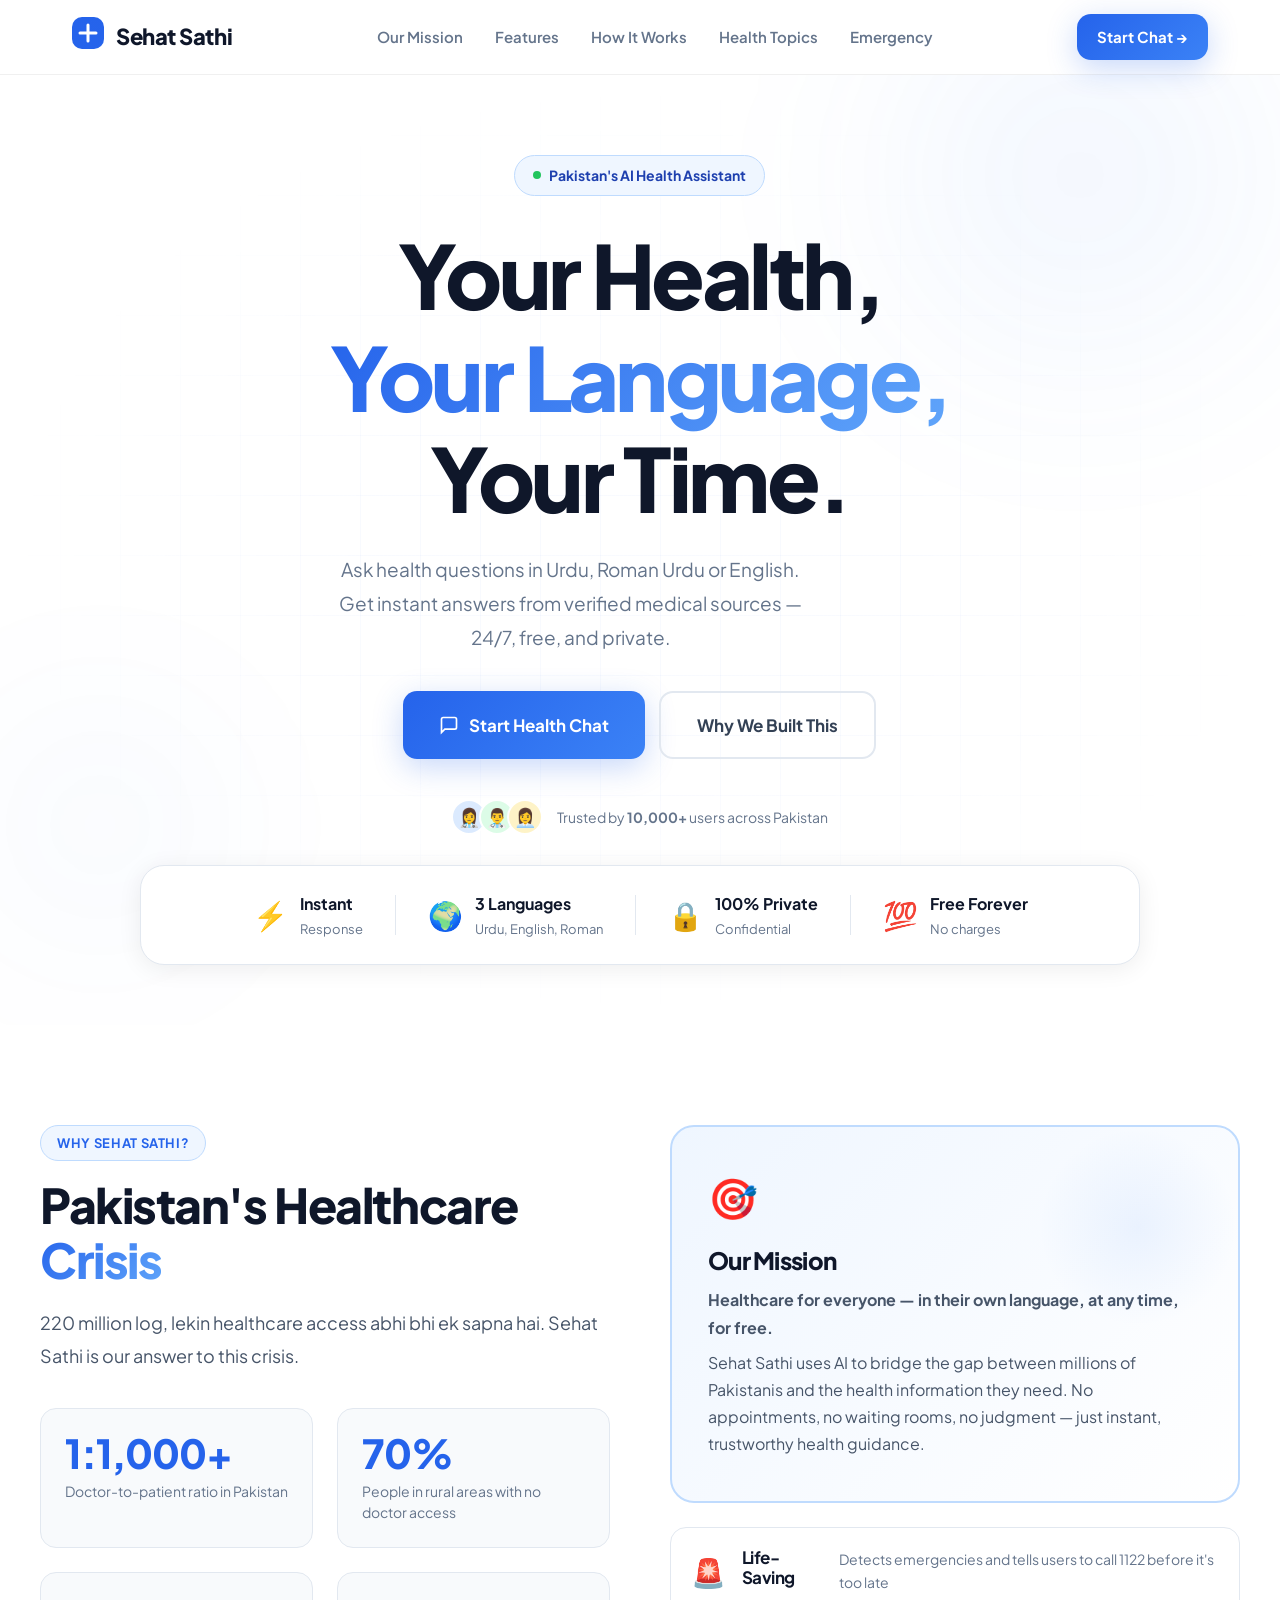
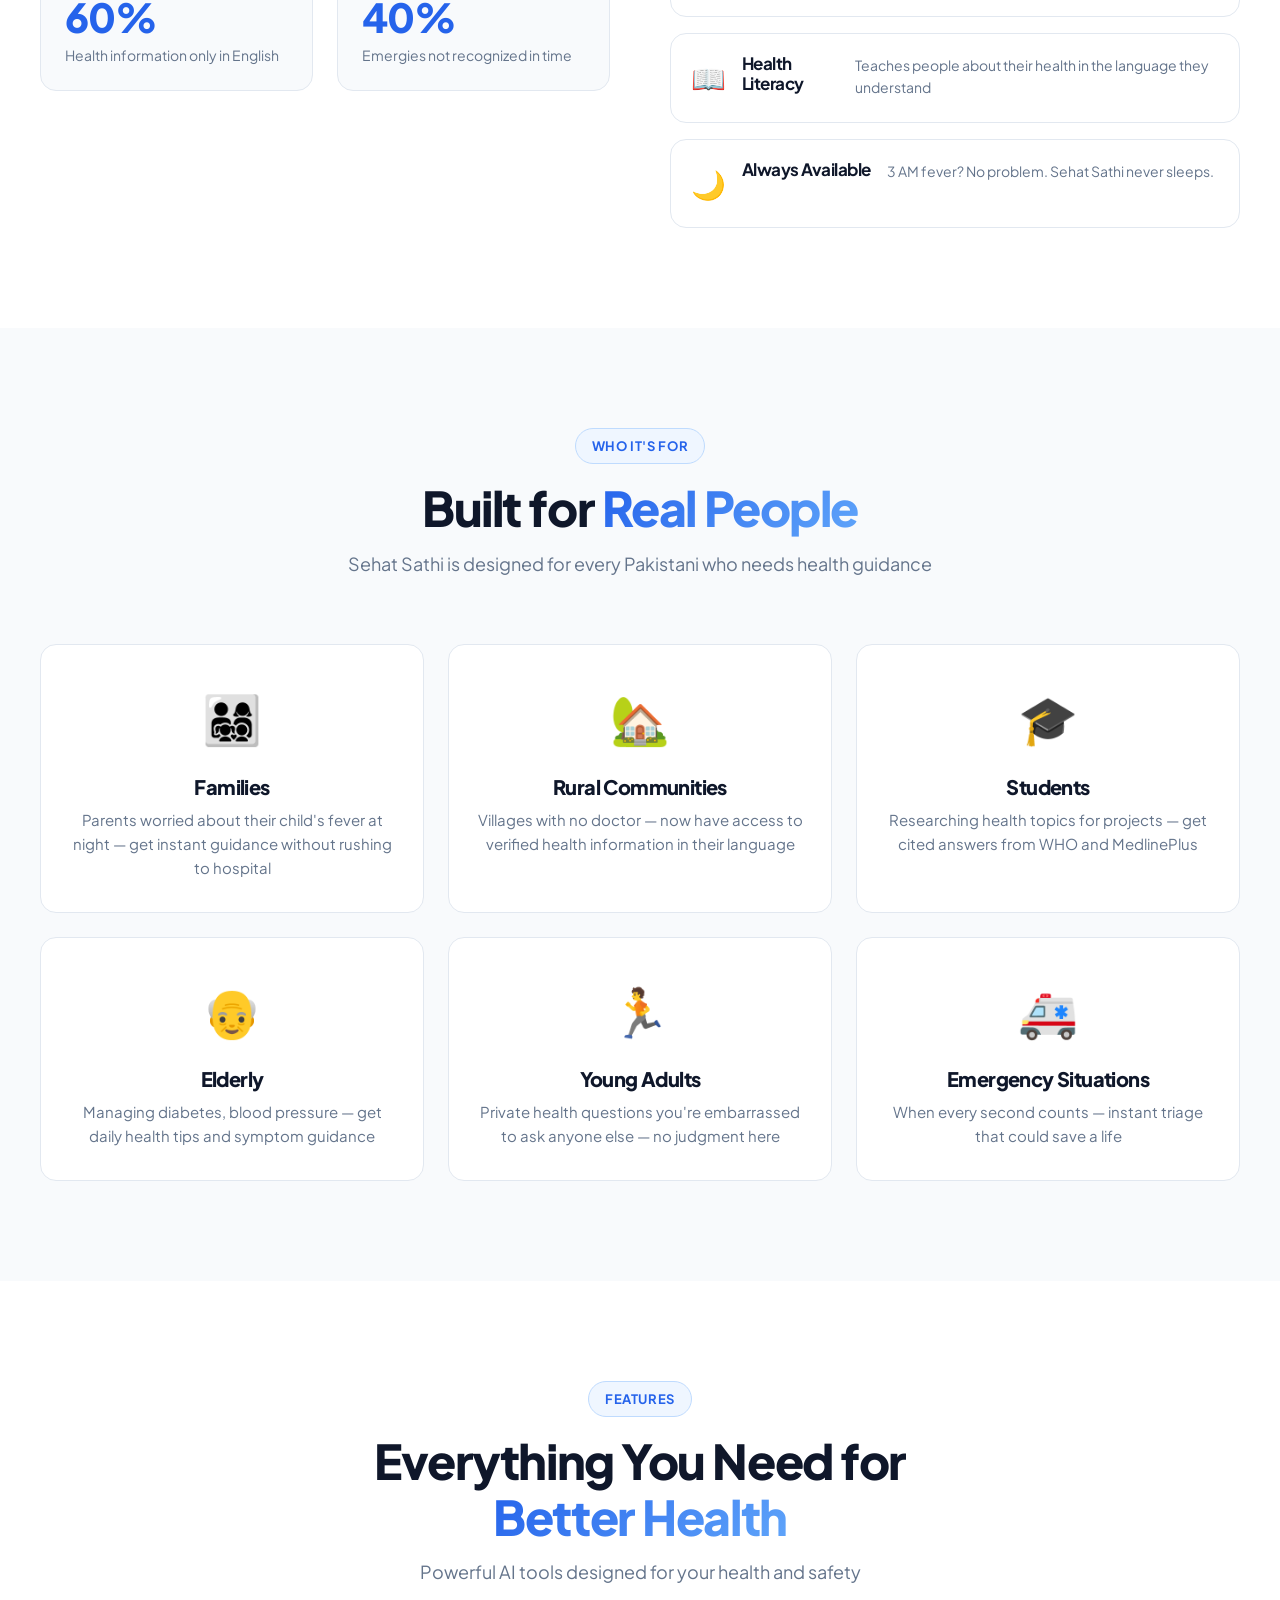
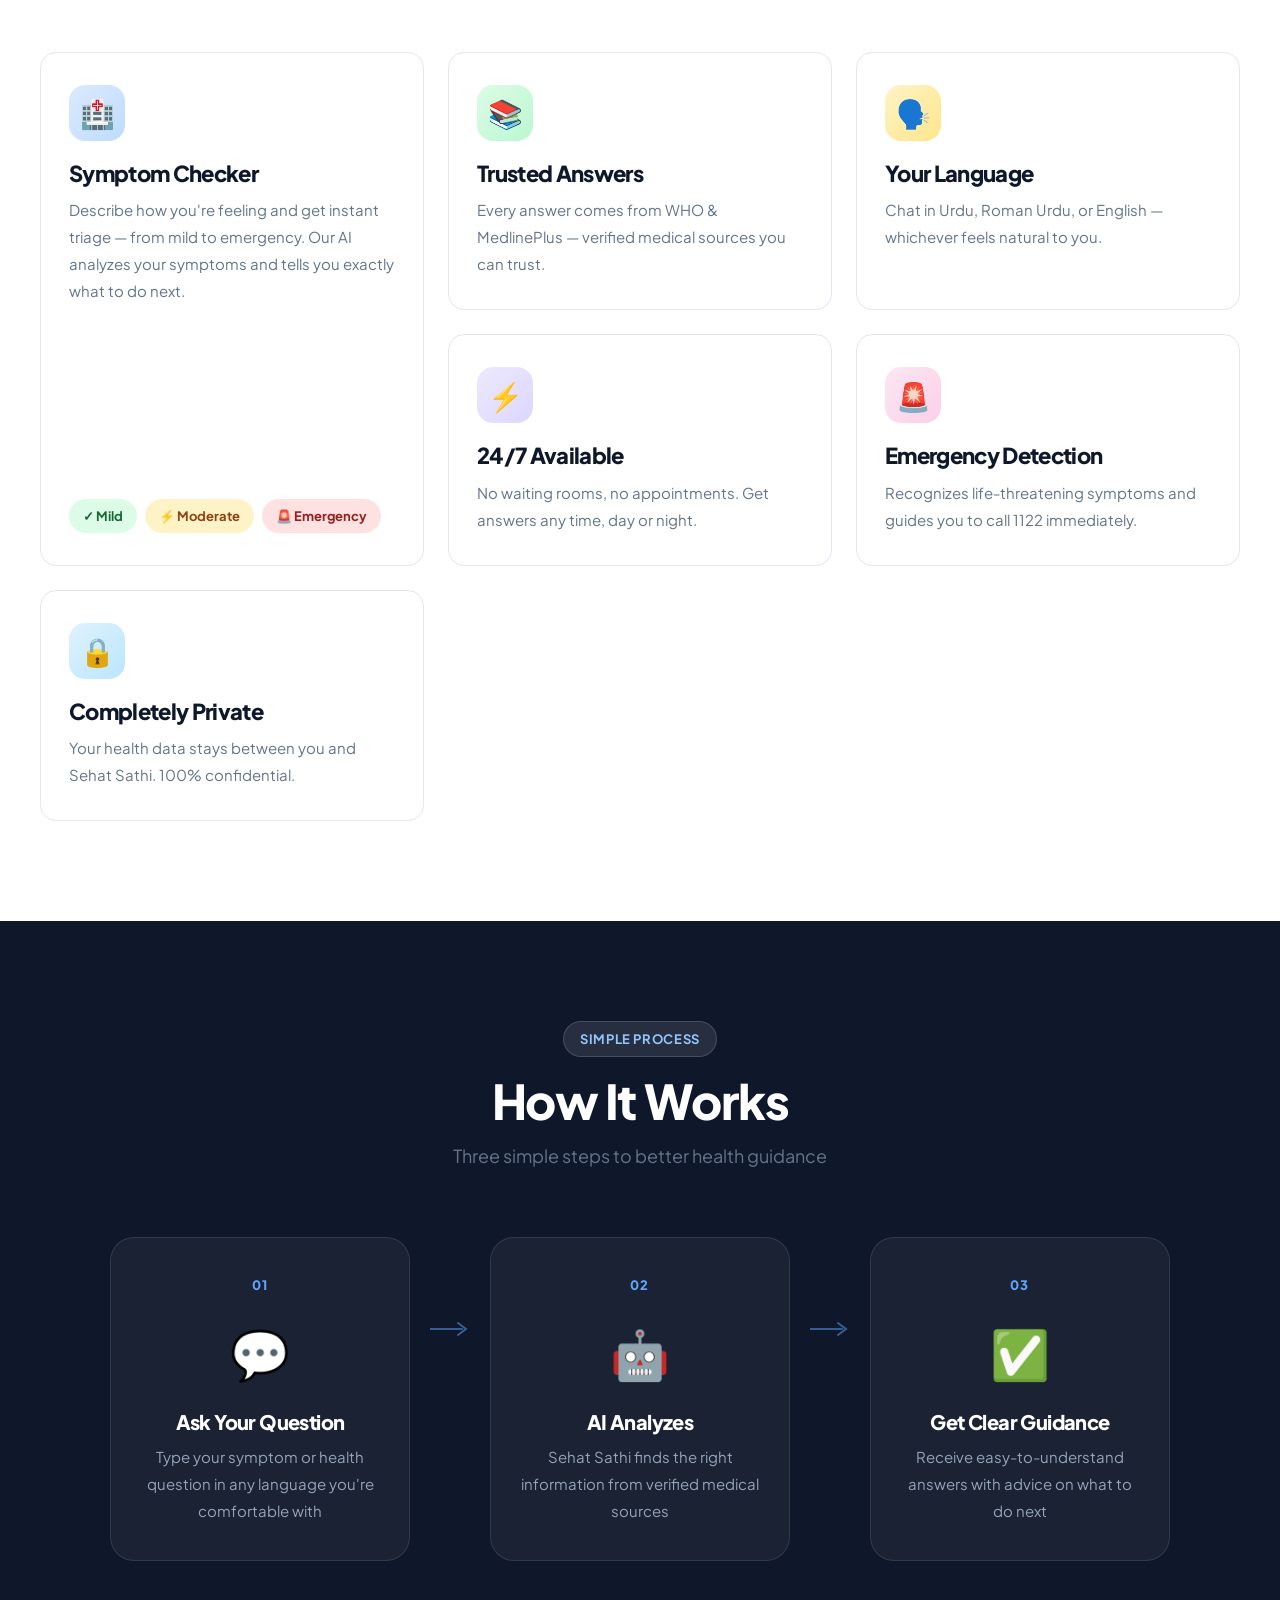
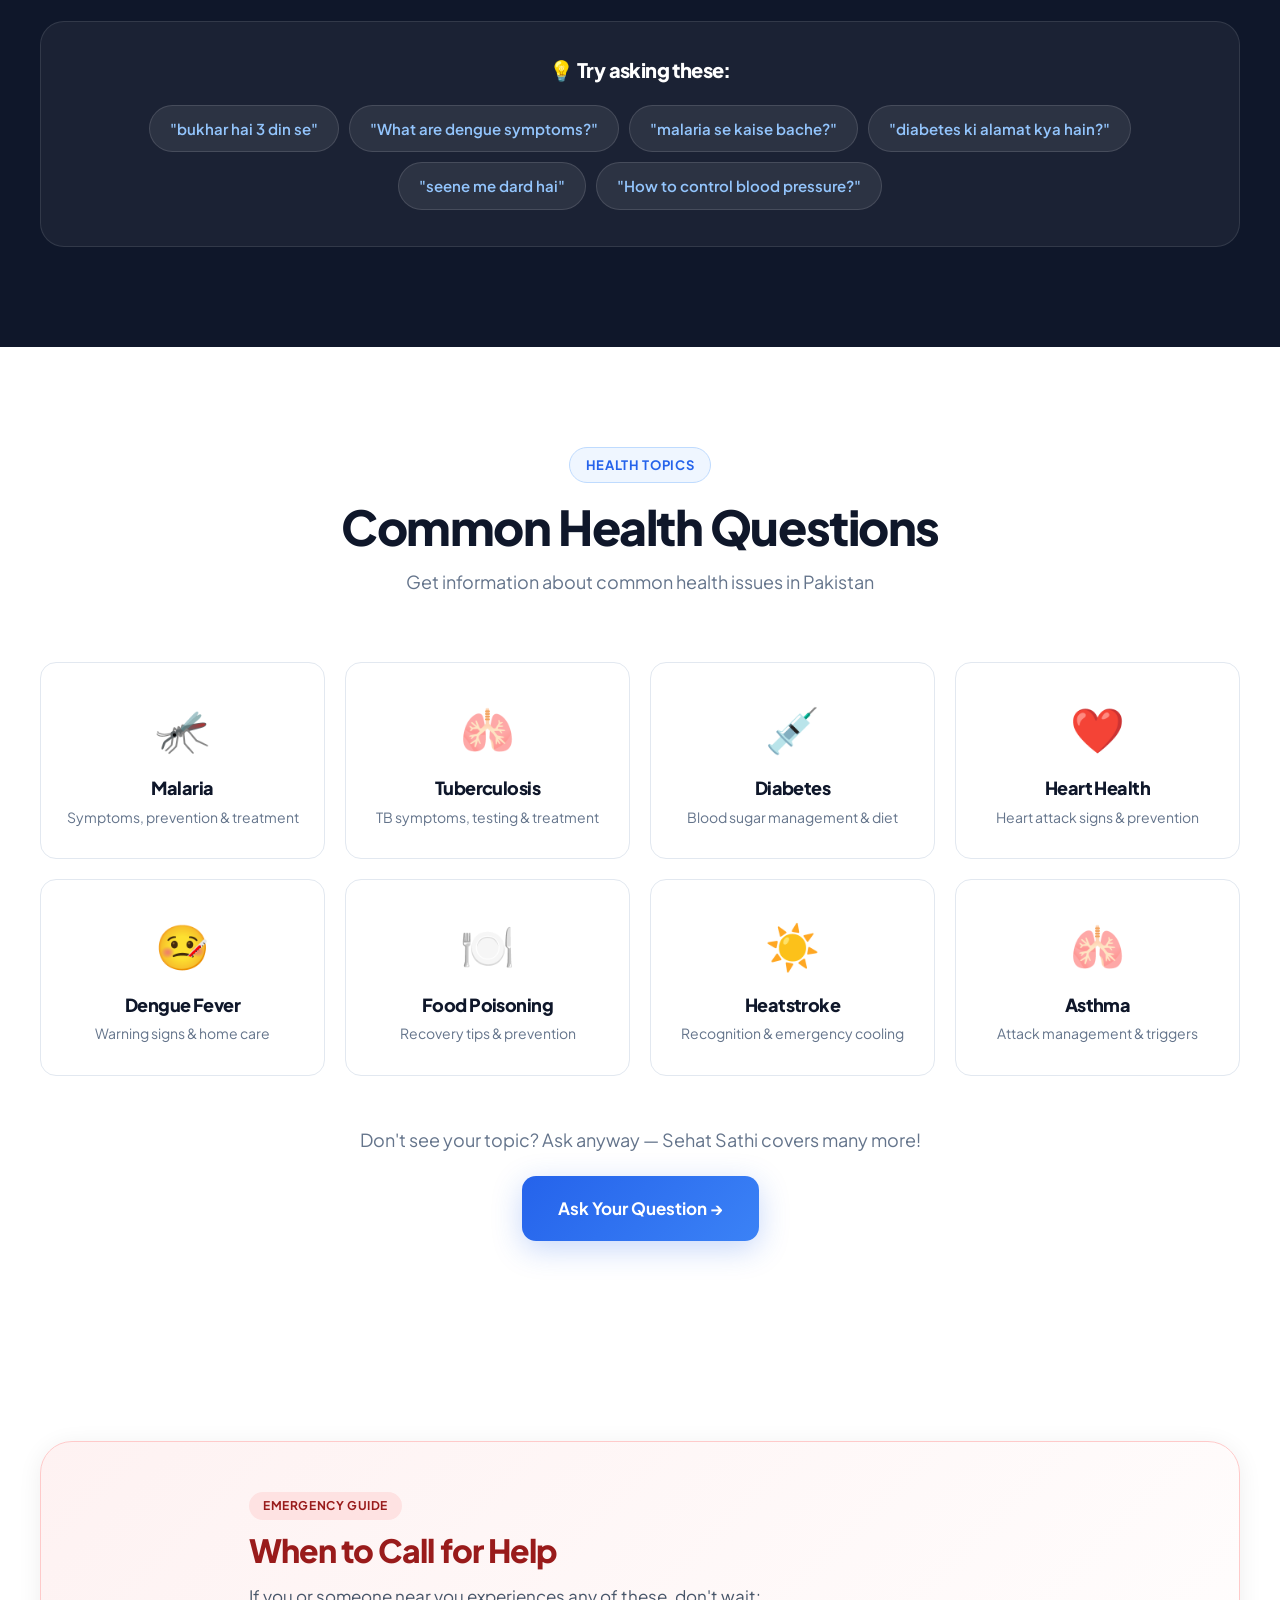
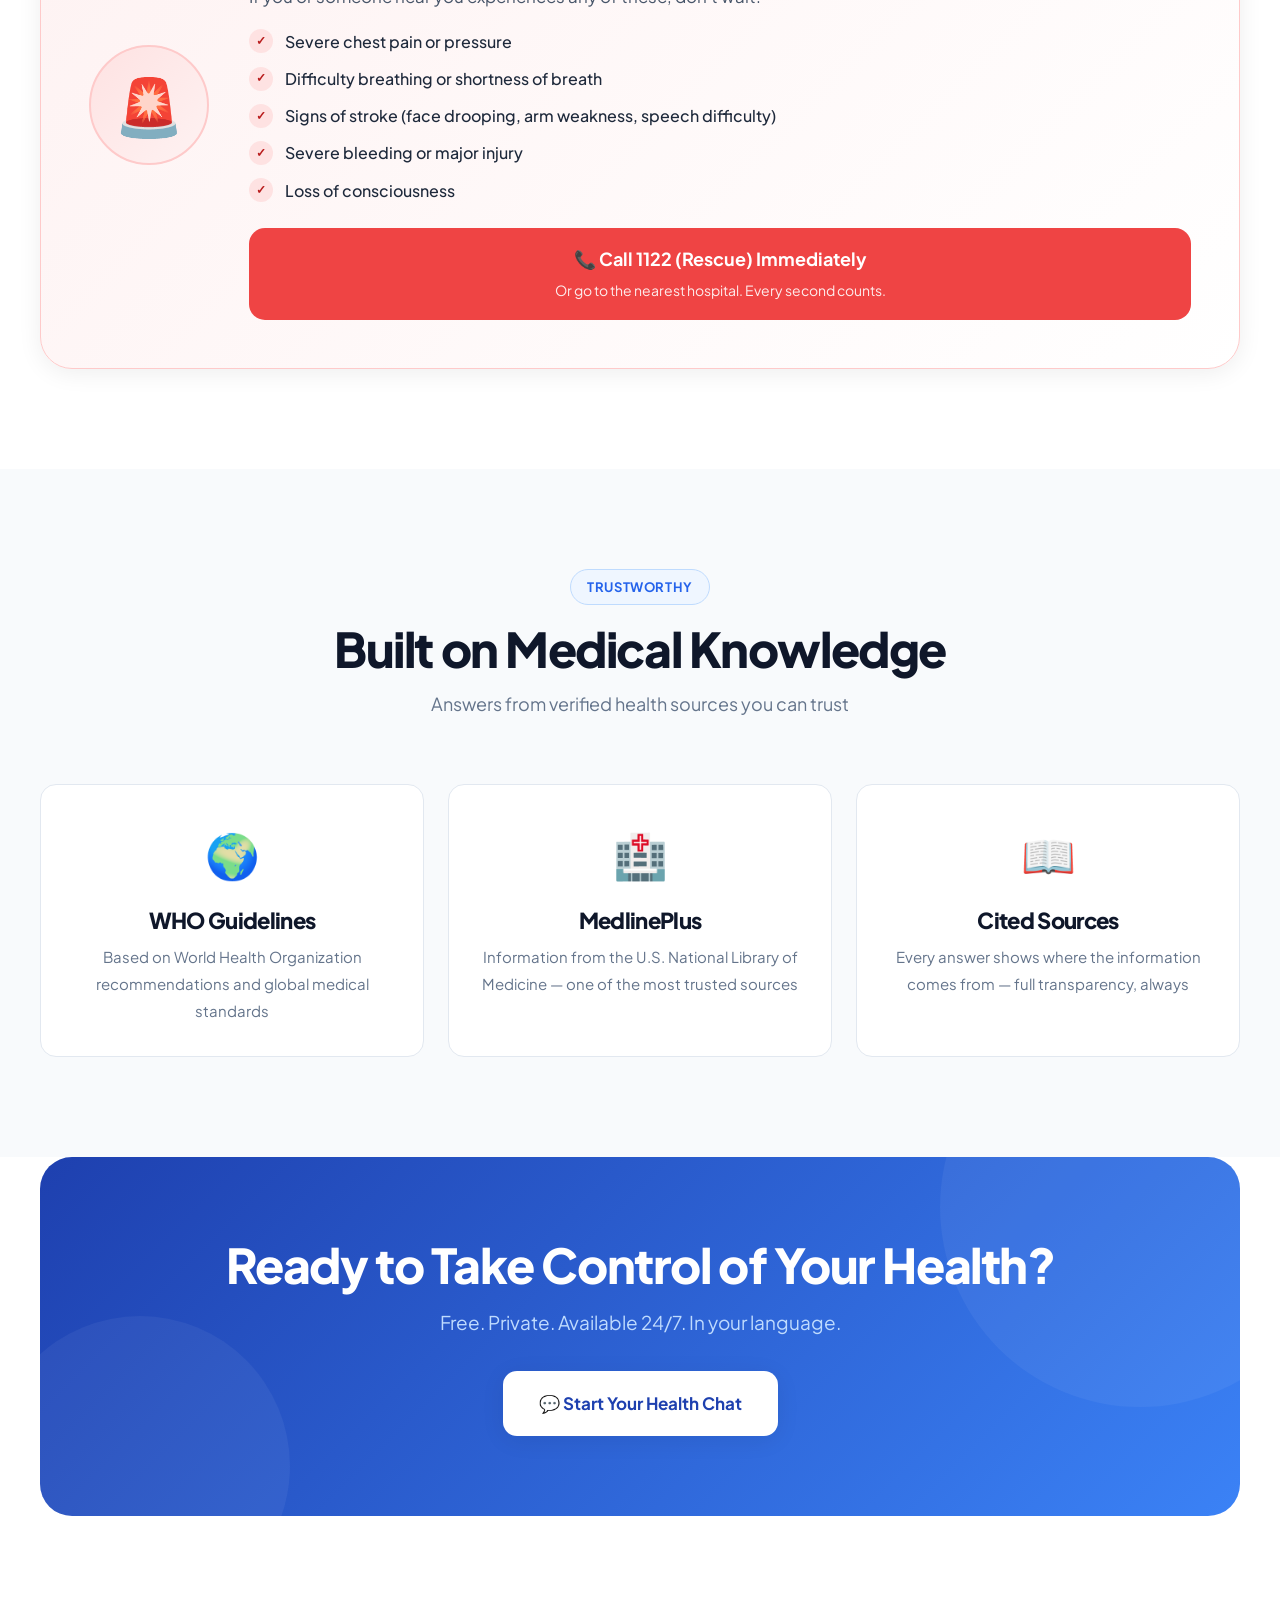
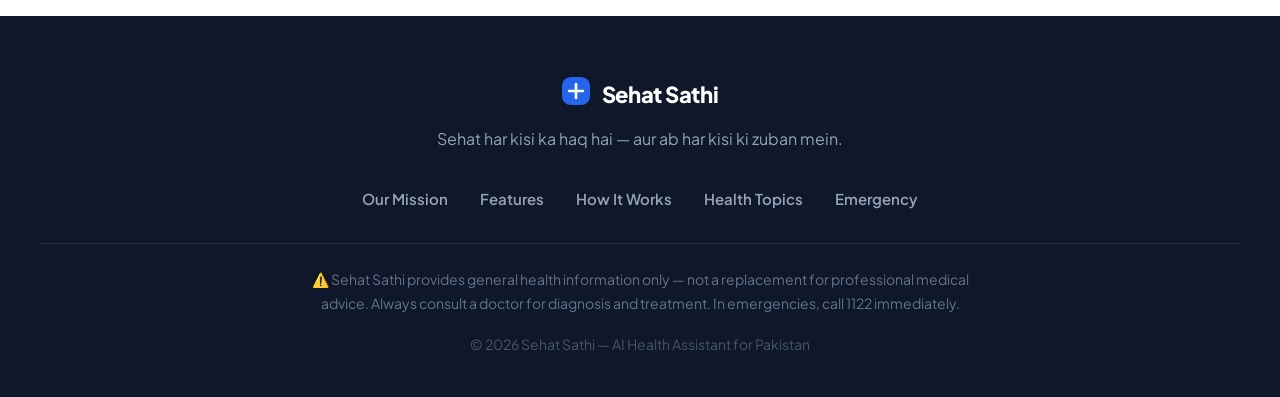
==== frontend/index.html @ 905ab6fc "feat: added frondend" ====
<!DOCTYPE html>
<html lang="en">
<head>
  <meta charset="UTF-8">
  <meta name="viewport" content="width=device-width, initial-scale=1.0">
  <title>Sehat Sathi — AI Health Assistant for Pakistan</title>
  <link rel="preconnect" href="https://fonts.googleapis.com">
  <link rel="preconnect" href="https://fonts.gstatic.com" crossorigin>
  <link href="https://fonts.googleapis.com/css2?family=Plus+Jakarta+Sans:wght@400;500;600;700;800&display=swap" rel="stylesheet">
  <link rel="stylesheet" href="style.css">
</head>
<body>

  <!-- ================= NAVBAR ================= -->
  <nav class="navbar">
    <div class="nav-inner">
      <a href="#home" class="brand">
        <div class="brand-icon">
          <svg width="32" height="32" viewBox="0 0 32 32" fill="none">
            <rect width="32" height="32" rx="10" fill="url(#brand-grad)"/>
            <path d="M16 8v16M8 16h16" stroke="#fff" stroke-width="3" stroke-linecap="round"/>
            <defs>
              <linearGradient id="brand-grad" x1="0" y1="0" x2="32" y2="32">
                <stop stop-color="#2563eb"/>
                <stop offset="1" stop-color="#3b82f6"/>
              </linearGradient>
            </defs>
          </svg>
        </div>
        <span class="brand-name">Sehat Sathi</span>
      </a>
      <ul class="nav-links">
        <li><a href="#mission">Our Mission</a></li>
        <li><a href="#features">Features</a></li>
        <li><a href="#how">How It Works</a></li>
        <li><a href="#conditions">Health Topics</a></li>
        <li><a href="#emergency-info">Emergency</a></li>
      </ul>
      <a href="chat.html" class="btn btn-primary btn-sm">Start Chat →</a>
    </div>
  </nav>

  <!-- ================= HERO ================= -->
  <header class="hero" id="home">
    <div class="hero-bg">
      <div class="hero-blob hero-blob-1"></div>
      <div class="hero-blob hero-blob-2"></div>
      <div class="hero-grid"></div>
    </div>

    <div class="hero-inner hero-inner-center">
      <div class="hero-content hero-content-center">
        <div class="hero-badge">
          <span class="badge-dot"></span>
          Pakistan's AI Health Assistant
        </div>
        <h1>Your Health,<br><span class="grad-text">Your Language,</span><br>Your Time.</h1>
        <p class="hero-sub">
          Ask health questions in Urdu, Roman Urdu or English. Get instant answers from verified medical sources — 24/7, free, and private.
        </p>
        <div class="hero-ctas">
          <a href="chat.html" class="btn btn-primary btn-lg">
            <svg width="20" height="20" viewBox="0 0 24 24" fill="none" stroke="currentColor" stroke-width="2"><path d="M21 15a2 2 0 0 1-2 2H7l-4 4V5a2 2 0 0 1 2-2h14a2 2 0 0 1 2 2z"/></svg>
            Start Health Chat
          </a>
          <a href="#mission" class="btn btn-ghost btn-lg">Why We Built This</a>
        </div>

        <div class="hero-trust">
          <div class="trust-avatars">
            <div class="avatar" style="background: #dbeafe;">👩‍⚕️</div>
            <div class="avatar" style="background: #dcfce7;">👨‍⚕️</div>
            <div class="avatar" style="background: #fef3c7;">👩‍💼</div>
          </div>
          <p>Trusted by <strong>10,000+</strong> users across Pakistan</p>
        </div>
      </div>
    </div>

    <!-- Stats Bar -->
    <div class="stats-bar">
      <div class="stat-item">
        <div class="stat-icon">⚡</div>
        <div class="stat-text">
          <strong>Instant</strong>
          <span>Response</span>
        </div>
      </div>
      <div class="stat-divider"></div>
      <div class="stat-item">
        <div class="stat-icon">🌍</div>
        <div class="stat-text">
          <strong>3 Languages</strong>
          <span>Urdu, English, Roman</span>
        </div>
      </div>
      <div class="stat-divider"></div>
      <div class="stat-item">
        <div class="stat-icon">🔒</div>
        <div class="stat-text">
          <strong>100% Private</strong>
          <span>Confidential</span>
        </div>
      </div>
      <div class="stat-divider"></div>
      <div class="stat-item">
        <div class="stat-icon">💯</div>
        <div class="stat-text">
          <strong>Free Forever</strong>
          <span>No charges</span>
        </div>
      </div>
    </div>
  </header>

  <!-- ================= PROBLEM / MISSION ================= -->
  <section class="section section-problem" id="mission">
    <div class="section-container">
      <div class="problem-grid">
        <div class="problem-left">
          <span class="section-tag">Why Sehat Sathi?</span>
          <h2>Pakistan's Healthcare <span class="grad-text">Crisis</span></h2>
          <p class="problem-intro">
            220 million log, lekin healthcare access abhi bhi ek sapna hai. Sehat Sathi is our answer to this crisis.
          </p>

          <div class="problem-stats">
            <div class="problem-stat">
              <div class="problem-stat-num">1:1,000+</div>
              <div class="problem-stat-label">Doctor-to-patient ratio in Pakistan</div>
            </div>
            <div class="problem-stat">
              <div class="problem-stat-num">70%</div>
              <div class="problem-stat-label">People in rural areas with no doctor access</div>
            </div>
            <div class="problem-stat">
              <div class="problem-stat-num">60%</div>
              <div class="problem-stat-label">Health information only in English</div>
            </div>
            <div class="problem-stat">
              <div class="problem-stat-num">40%</div>
              <div class="problem-stat-label">Emergies not recognized in time</div>
            </div>
          </div>
        </div>

        <div class="problem-right">
          <div class="mission-card">
            <div class="mission-icon">🎯</div>
            <h3>Our Mission</h3>
            <p>
              <strong>Healthcare for everyone — in their own language, at any time, for free.</strong>
            </p>
            <p>
              Sehat Sathi uses AI to bridge the gap between millions of Pakistanis and the health information they need. No appointments, no waiting rooms, no judgment — just instant, trustworthy health guidance.
            </p>
          </div>

          <div class="impact-cards">
            <div class="impact-card">
              <div class="impact-icon">🚨</div>
              <h4>Life-Saving</h4>
              <p>Detects emergencies and tells users to call 1122 before it's too late</p>
            </div>
            <div class="impact-card">
              <div class="impact-icon">📖</div>
              <h4>Health Literacy</h4>
              <p>Teaches people about their health in the language they understand</p>
            </div>
            <div class="impact-card">
              <div class="impact-icon">🌙</div>
              <h4>Always Available</h4>
              <p>3 AM fever? No problem. Sehat Sathi never sleeps.</p>
            </div>
          </div>
        </div>
      </div>
    </div>
  </section>

  <!-- ================= WHO IT'S FOR ================= -->
  <section class="section section-alt" id="audience">
    <div class="section-container">
      <div class="section-head">
        <span class="section-tag">Who It's For</span>
        <h2>Built for <span class="grad-text">Real People</span></h2>
        <p>Sehat Sathi is designed for every Pakistani who needs health guidance</p>
      </div>

      <div class="audience-grid">
        <div class="audience-card">
          <div class="audience-emoji">👨‍👩‍👧‍👦</div>
          <h3>Families</h3>
          <p>Parents worried about their child's fever at night — get instant guidance without rushing to hospital</p>
        </div>
        <div class="audience-card">
          <div class="audience-emoji">🏡</div>
          <h3>Rural Communities</h3>
          <p>Villages with no doctor — now have access to verified health information in their language</p>
        </div>
        <div class="audience-card">
          <div class="audience-emoji">🎓</div>
          <h3>Students</h3>
          <p>Researching health topics for projects — get cited answers from WHO and MedlinePlus</p>
        </div>
        <div class="audience-card">
          <div class="audience-emoji">👴</div>
          <h3>Elderly</h3>
          <p>Managing diabetes, blood pressure — get daily health tips and symptom guidance</p>
        </div>
        <div class="audience-card">
          <div class="audience-emoji">🏃</div>
          <h3>Young Adults</h3>
          <p>Private health questions you're embarrassed to ask anyone else — no judgment here</p>
        </div>
        <div class="audience-card">
          <div class="audience-emoji">🚑</div>
          <h3>Emergency Situations</h3>
          <p>When every second counts — instant triage that could save a life</p>
        </div>
      </div>
    </div>
  </section>

  <!-- ================= FEATURES ================= -->
  <section class="section" id="features">
    <div class="section-container">
      <div class="section-head">
        <span class="section-tag">Features</span>
        <h2>Everything You Need for<br><span class="grad-text">Better Health</span></h2>
        <p>Powerful AI tools designed for your health and safety</p>
      </div>

      <div class="features-grid">
        <div class="feature-card feature-card-large">
          <div class="feature-icon" style="background: linear-gradient(135deg, #dbeafe, #bfdbfe);">🏥</div>
          <h3>Symptom Checker</h3>
          <p>Describe how you're feeling and get instant triage — from mild to emergency. Our AI analyzes your symptoms and tells you exactly what to do next.</p>
          <div class="feature-visual">
            <div class="severity-pills">
              <span class="pill pill-green">✓ Mild</span>
              <span class="pill pill-yellow">⚡ Moderate</span>
              <span class="pill pill-red">🚨 Emergency</span>
            </div>
          </div>
        </div>
        <div class="feature-card">
          <div class="feature-icon" style="background: linear-gradient(135deg, #dcfce7, #bbf7d0);">📚</div>
          <h3>Trusted Answers</h3>
          <p>Every answer comes from WHO & MedlinePlus — verified medical sources you can trust.</p>
        </div>
        <div class="feature-card">
          <div class="feature-icon" style="background: linear-gradient(135deg, #fef3c7, #fde68a);">🗣️</div>
          <h3>Your Language</h3>
          <p>Chat in Urdu, Roman Urdu, or English — whichever feels natural to you.</p>
        </div>
        <div class="feature-card">
          <div class="feature-icon" style="background: linear-gradient(135deg, #ede9fe, #ddd6fe);">⚡</div>
          <h3>24/7 Available</h3>
          <p>No waiting rooms, no appointments. Get answers any time, day or night.</p>
        </div>
        <div class="feature-card">
          <div class="feature-icon" style="background: linear-gradient(135deg, #fce7f3, #fbcfe8);">🚨</div>
          <h3>Emergency Detection</h3>
          <p>Recognizes life-threatening symptoms and guides you to call 1122 immediately.</p>
        </div>
        <div class="feature-card">
          <div class="feature-icon" style="background: linear-gradient(135deg, #e0f2fe, #bae6fd);">🔒</div>
          <h3>Completely Private</h3>
          <p>Your health data stays between you and Sehat Sathi. 100% confidential.</p>
        </div>
      </div>
    </div>
  </section>

  <!-- ================= HOW IT WORKS ================= -->
  <section class="section section-dark" id="how">
    <div class="section-container">
      <div class="section-head">
        <span class="section-tag light">Simple Process</span>
        <h2>How It Works</h2>
        <p>Three simple steps to better health guidance</p>
      </div>

      <div class="steps-container">
        <div class="step-card">
          <div class="step-number">01</div>
          <div class="step-icon-wrap">💬</div>
          <h3>Ask Your Question</h3>
          <p>Type your symptom or health question in any language you're comfortable with</p>
        </div>
        <div class="step-connector">
          <svg width="40" height="24" viewBox="0 0 40 24" fill="none">
            <path d="M0 12h32M28 6l8 6-8 6" stroke="currentColor" stroke-width="2" stroke-linecap="round"/>
          </svg>
        </div>
        <div class="step-card">
          <div class="step-number">02</div>
          <div class="step-icon-wrap">🤖</div>
          <h3>AI Analyzes</h3>
          <p>Sehat Sathi finds the right information from verified medical sources</p>
        </div>
        <div class="step-connector">
          <svg width="40" height="24" viewBox="0 0 40 24" fill="none">
            <path d="M0 12h32M28 6l8 6-8 6" stroke="currentColor" stroke-width="2" stroke-linecap="round"/>
          </svg>
        </div>
        <div class="step-card">
          <div class="step-number">03</div>
          <div class="step-icon-wrap">✅</div>
          <h3>Get Clear Guidance</h3>
          <p>Receive easy-to-understand answers with advice on what to do next</p>
        </div>
      </div>

      <div class="example-box">
        <h4>💡 Try asking these:</h4>
        <div class="examples-grid">
          <div class="example-chip">"bukhar hai 3 din se"</div>
          <div class="example-chip">"What are dengue symptoms?"</div>
          <div class="example-chip">"malaria se kaise bache?"</div>
          <div class="example-chip">"diabetes ki alamat kya hain?"</div>
          <div class="example-chip">"seene me dard hai"</div>
          <div class="example-chip">"How to control blood pressure?"</div>
        </div>
      </div>
    </div>
  </section>

  <!-- ================= CONDITIONS ================= -->
  <section class="section" id="conditions">
    <div class="section-container">
      <div class="section-head">
        <span class="section-tag">Health Topics</span>
        <h2>Common Health Questions</h2>
        <p>Get information about common health issues in Pakistan</p>
      </div>

      <div class="conditions-grid">
        <div class="condition-card">
          <div class="condition-icon">🦟</div>
          <h3>Malaria</h3>
          <p>Symptoms, prevention & treatment</p>
        </div>
        <div class="condition-card">
          <div class="condition-icon">🫁</div>
          <h3>Tuberculosis</h3>
          <p>TB symptoms, testing & treatment</p>
        </div>
        <div class="condition-card">
          <div class="condition-icon">💉</div>
          <h3>Diabetes</h3>
          <p>Blood sugar management & diet</p>
        </div>
        <div class="condition-card">
          <div class="condition-icon">❤️</div>
          <h3>Heart Health</h3>
          <p>Heart attack signs & prevention</p>
        </div>
        <div class="condition-card">
          <div class="condition-icon">🤒</div>
          <h3>Dengue Fever</h3>
          <p>Warning signs & home care</p>
        </div>
        <div class="condition-card">
          <div class="condition-icon">🍽️</div>
          <h3>Food Poisoning</h3>
          <p>Recovery tips & prevention</p>
        </div>
        <div class="condition-card">
          <div class="condition-icon">☀️</div>
          <h3>Heatstroke</h3>
          <p>Recognition & emergency cooling</p>
        </div>
        <div class="condition-card">
          <div class="condition-icon">🫁</div>
          <h3>Asthma</h3>
          <p>Attack management & triggers</p>
        </div>
      </div>

      <div class="conditions-cta">
        <p>Don't see your topic? Ask anyway — Sehat Sathi covers many more!</p>
        <a href="chat.html" class="btn btn-primary btn-lg">Ask Your Question →</a>
      </div>
    </div>
  </section>

  <!-- ================= EMERGENCY ================= -->
  <section class="section" id="emergency-info">
    <div class="section-container">
      <div class="emergency-card">
        <div class="emergency-left">
          <div class="emergency-icon-wrap">
            <span>🚨</span>
          </div>
        </div>
        <div class="emergency-right">
          <span class="emergency-tag">Emergency Guide</span>
          <h2>When to Call for Help</h2>
          <p>If you or someone near you experiences any of these, don't wait:</p>
          <ul class="emergency-list">
            <li>
              <span class="check">✓</span>
              <span>Severe chest pain or pressure</span>
            </li>
            <li>
              <span class="check">✓</span>
              <span>Difficulty breathing or shortness of breath</span>
            </li>
            <li>
              <span class="check">✓</span>
              <span>Signs of stroke (face drooping, arm weakness, speech difficulty)</span>
            </li>
            <li>
              <span class="check">✓</span>
              <span>Severe bleeding or major injury</span>
            </li>
            <li>
              <span class="check">✓</span>
              <span>Loss of consciousness</span>
            </li>
          </ul>
          <div class="emergency-cta-box">
            <strong>📞 Call 1122 (Rescue) Immediately</strong>
            <p>Or go to the nearest hospital. Every second counts.</p>
          </div>
        </div>
      </div>
    </div>
  </section>

  <!-- ================= TRUST ================= -->
  <section class="section section-alt">
    <div class="section-container">
      <div class="section-head">
        <span class="section-tag">Trustworthy</span>
        <h2>Built on Medical Knowledge</h2>
        <p>Answers from verified health sources you can trust</p>
      </div>

      <div class="trust-grid">
        <div class="trust-card">
          <div class="trust-icon">🌍</div>
          <h3>WHO Guidelines</h3>
          <p>Based on World Health Organization recommendations and global medical standards</p>
        </div>
        <div class="trust-card">
          <div class="trust-icon">🏥</div>
          <h3>MedlinePlus</h3>
          <p>Information from the U.S. National Library of Medicine — one of the most trusted sources</p>
        </div>
        <div class="trust-card">
          <div class="trust-icon">📖</div>
          <h3>Cited Sources</h3>
          <p>Every answer shows where the information comes from — full transparency, always</p>
        </div>
      </div>
    </div>
  </section>

  <!-- ================= CTA ================= -->
  <section class="cta-section">
    <div class="cta-inner">
      <div class="cta-bg-shapes">
        <div class="cta-shape cta-shape-1"></div>
        <div class="cta-shape cta-shape-2"></div>
      </div>
      <h2>Ready to Take Control of Your Health?</h2>
      <p>Free. Private. Available 24/7. In your language.</p>
      <a href="chat.html" class="btn btn-white btn-lg">
        💬 Start Your Health Chat
      </a>
    </div>
  </section>

  <!-- ================= FOOTER ================= -->
  <footer class="footer">
    <div class="footer-inner">
      <div class="footer-top">
        <div class="footer-brand">
          <div class="brand-icon">
            <svg width="28" height="28" viewBox="0 0 32 32" fill="none">
              <rect width="32" height="32" rx="10" fill="url(#brand-grad2)"/>
              <path d="M16 8v16M8 16h16" stroke="#fff" stroke-width="3" stroke-linecap="round"/>
              <defs>
                <linearGradient id="brand-grad2" x1="0" y1="0" x2="32" y2="32">
                  <stop stop-color="#2563eb"/>
                  <stop offset="1" stop-color="#3b82f6"/>
                </linearGradient>
              </defs>
            </svg>
          </div>
          <span class="brand-name">Sehat Sathi</span>
        </div>
        <p class="footer-tagline">Sehat har kisi ka haq hai — aur ab har kisi ki zuban mein.</p>
      </div>

      <div class="footer-links-grid">
        <a href="#mission">Our Mission</a>
        <a href="#features">Features</a>
        <a href="#how">How It Works</a>
        <a href="#conditions">Health Topics</a>
        <a href="#emergency-info">Emergency</a>
      </div>

      <div class="footer-bottom">
        <p class="footer-disclaimer">
          ⚠️ Sehat Sathi provides general health information only — not a replacement for professional medical advice. Always consult a doctor for diagnosis and treatment. In emergencies, call 1122 immediately.
        </p>
        <p class="footer-copy">© 2026 Sehat Sathi — AI Health Assistant for Pakistan</p>
      </div>
    </div>
  </footer>

  <script src="script.js"></script>
</body>
</html>
---- frontend/style.css ----
/* =============================================
   Sehat Sathi — Premium Health-Tech UI
   ============================================= */

:root {
  --blue-950: #0c1a4a;
  --blue-900: #0f172a;
  --blue-800: #1e293b;
  --blue-700: #1e40af;
  --blue-600: #2563eb;
  --blue-500: #3b82f6;
  --blue-400: #60a5fa;
  --blue-300: #93c5fd;
  --blue-200: #bfdbfe;
  --blue-100: #dbeafe;
  --blue-50: #eff6ff;
  --white: #ffffff;
  --gray-50: #f8fafc;
  --gray-100: #f1f5f9;
  --gray-200: #e2e8f0;
  --gray-300: #cbd5e1;
  --gray-400: #94a3b8;
  --gray-500: #64748b;
  --gray-600: #475569;
  --gray-700: #334155;
  --gray-800: #1e293b;
  --gray-900: #0f172a;
  --red: #ef4444;
  --red-50: #fef2f2;
  --red-100: #fee2e2;
  --red-200: #fecaca;
  --red-700: #b91c1c;
  --red-800: #991b1b;
  --yellow: #f59e0b;
  --yellow-50: #fffbeb;
  --yellow-100: #fef3c7;
  --green: #22c55e;
  --green-50: #f0fdf4;
  --green-100: #dcfce7;
  --radius-sm: 10px;
  --radius: 16px;
  --radius-lg: 24px;
  --radius-xl: 32px;
  --shadow-xs: 0 1px 2px rgba(0,0,0,0.05);
  --shadow-sm: 0 2px 8px rgba(0,0,0,0.06);
  --shadow: 0 4px 24px rgba(0,0,0,0.07);
  --shadow-lg: 0 12px 40px rgba(0,0,0,0.1);
  --shadow-xl: 0 20px 60px rgba(0,0,0,0.12);
  --shadow-blue: 0 8px 30px rgba(37,99,235,0.25);
}

* { margin: 0; padding: 0; box-sizing: border-box; }

html {
  scroll-behavior: smooth;
  font-size: 16px;
}

body {
  font-family: 'Plus Jakarta Sans', -apple-system, BlinkMacSystemFont, 'Segoe UI', sans-serif;
  color: var(--gray-800);
  background: var(--white);
  line-height: 1.7;
  -webkit-font-smoothing: antialiased;
  -moz-osx-font-smoothing: grayscale;
  overflow-x: hidden;
}

/* ================= Typography ================= */
h1, h2, h3, h4 { font-weight: 800; line-height: 1.15; letter-spacing: -0.03em; color: var(--gray-900); }
h1 { font-size: clamp(2.5rem, 5vw, 4rem); }
h2 { font-size: clamp(2rem, 4vw, 3rem); }
h3 { font-size: 1.375rem; }
p { font-size: 1.063rem; line-height: 1.8; }

.grad-text {
  background: linear-gradient(135deg, var(--blue-600), var(--blue-400));
  -webkit-background-clip: text;
  -webkit-text-fill-color: transparent;
  background-clip: text;
}

/* ================= Buttons ================= */
.btn {
  display: inline-flex;
  align-items: center;
  gap: 10px;
  padding: 14px 28px;
  border-radius: 14px;
  font-size: 1rem;
  font-weight: 700;
  text-decoration: none;
  transition: all 0.3s cubic-bezier(0.4, 0, 0.2, 1);
  cursor: pointer;
  border: none;
  font-family: inherit;
}

.btn-sm { padding: 10px 20px; font-size: 0.938rem; }
.btn-lg { padding: 18px 36px; font-size: 1.063rem; }

.btn-primary {
  background: linear-gradient(135deg, var(--blue-600), var(--blue-500));
  color: var(--white);
  box-shadow: var(--shadow-blue);
}
.btn-primary:hover {
  transform: translateY(-2px);
  box-shadow: 0 12px 40px rgba(37,99,235,0.35);
}

.btn-ghost {
  background: transparent;
  color: var(--gray-700);
  border: 2px solid var(--gray-200);
}
.btn-ghost:hover {
  border-color: var(--blue-300);
  color: var(--blue-600);
  background: var(--blue-50);
}

.btn-white {
  background: var(--white);
  color: var(--blue-700);
  box-shadow: var(--shadow);
}
.btn-white:hover {
  transform: translateY(-2px);
  box-shadow: var(--shadow-lg);
}

/* ================= Navbar ================= */
.navbar {
  position: sticky;
  top: 0;
  z-index: 100;
  background: rgba(255, 255, 255, 0.8);
  backdrop-filter: blur(20px) saturate(180%);
  -webkit-backdrop-filter: blur(20px) saturate(180%);
  border-bottom: 1px solid rgba(0,0,0,0.06);
}

.nav-inner {
  max-width: 1200px;
  margin: 0 auto;
  padding: 14px 32px;
  display: flex;
  justify-content: space-between;
  align-items: center;
}

.brand {
  display: flex;
  align-items: center;
  gap: 12px;
  text-decoration: none;
}

.brand-name {
  font-size: 1.375rem;
  font-weight: 800;
  color: var(--gray-900);
  letter-spacing: -0.02em;
}

.nav-links {
  display: flex;
  gap: 32px;
  list-style: none;
}

.nav-links a {
  text-decoration: none;
  color: var(--gray-500);
  font-weight: 600;
  font-size: 0.938rem;
  transition: color 0.2s;
}
.nav-links a:hover { color: var(--blue-600); }

/* ================= Hero ================= */
.hero {
  position: relative;
  padding: 80px 32px 0;
  overflow: hidden;
  background: var(--white);
}

.hero-bg {
  position: absolute;
  inset: 0;
  pointer-events: none;
  overflow: hidden;
}

.hero-blob {
  position: absolute;
  border-radius: 50%;
  filter: blur(80px);
  opacity: 0.5;
}

.hero-blob-1 {
  width: 600px;
  height: 600px;
  background: radial-gradient(circle, rgba(59,130,246,0.15), transparent 70%);
  top: -200px;
  right: -100px;
}

.hero-blob-2 {
  width: 400px;
  height: 400px;
  background: radial-gradient(circle, rgba(37,99,235,0.08), transparent 70%);
  bottom: 0;
  left: -100px;
}

.hero-grid {
  position: absolute;
  inset: 0;
  background-image:
    linear-gradient(rgba(37,99,235,0.03) 1px, transparent 1px),
    linear-gradient(90deg, rgba(37,99,235,0.03) 1px, transparent 1px);
  background-size: 60px 60px;
  mask-image: radial-gradient(ellipse at center, black 30%, transparent 70%);
  -webkit-mask-image: radial-gradient(ellipse at center, black 30%, transparent 70%);
}

.hero-inner {
  max-width: 1200px;
  margin: 0 auto;
  display: grid;
  grid-template-columns: 1fr 1fr;
  gap: 60px;
  align-items: center;
  position: relative;
  z-index: 1;
  padding-bottom: 60px;
}

.hero-inner-center {
  grid-template-columns: 1fr;
  text-align: center;
}

.hero-content {
  animation: fadeInUp 0.8s ease;
}

.hero-content-center {
  max-width: 700px;
  margin: 0 auto;
}

.hero-badge {
  display: inline-flex;
  align-items: center;
  gap: 8px;
  background: var(--blue-50);
  border: 1px solid var(--blue-200);
  color: var(--blue-700);
  padding: 8px 18px;
  border-radius: 100px;
  font-size: 0.875rem;
  font-weight: 700;
  margin-bottom: 28px;
}

.badge-dot {
  width: 8px;
  height: 8px;
  border-radius: 50%;
  background: var(--green);
  animation: pulse 2s infinite;
}

@keyframes pulse {
  0%, 100% { opacity: 1; }
  50% { opacity: 0.4; }
}

.hero h1 {
  font-size: clamp(3.5rem, 7vw, 5.5rem);
  margin-bottom: 24px;
  letter-spacing: -0.04em;
}

.hero-sub {
  font-size: 1.188rem;
  color: var(--gray-500);
  max-width: 480px;
  margin-bottom: 36px;
  line-height: 1.8;
}

.hero-ctas {
  display: flex;
  gap: 14px;
  flex-wrap: wrap;
  margin-bottom: 40px;
}

.hero-content-center .hero-ctas {
  justify-content: center;
}

.hero-trust {
  display: flex;
  align-items: center;
  gap: 14px;
}

.hero-content-center .hero-trust {
  justify-content: center;
}

.trust-avatars {
  display: flex;
}

.avatar {
  width: 36px;
  height: 36px;
  border-radius: 50%;
  display: flex;
  align-items: center;
  justify-content: center;
  font-size: 1.125rem;
  border: 2px solid var(--white);
  margin-left: -8px;
}
.avatar:first-child { margin-left: 0; }

.hero-trust p {
  font-size: 0.875rem;
  color: var(--gray-500);
}

/* ================= Demo Window ================= */
.hero-demo {
  animation: fadeInRight 0.8s ease;
}

.demo-window {
  background: var(--white);
  border-radius: var(--radius-lg);
  box-shadow: var(--shadow-xl);
  border: 1px solid var(--gray-200);
  overflow: hidden;
}

.demo-titlebar {
  display: flex;
  align-items: center;
  gap: 12px;
  padding: 14px 20px;
  background: var(--gray-50);
  border-bottom: 1px solid var(--gray-200);
}

.demo-dots {
  display: flex;
  gap: 6px;
}

.dot {
  width: 12px;
  height: 12px;
  border-radius: 50%;
}
.dot.red { background: #ff5f57; }
.dot.yellow { background: #febc2e; }
.dot.green { background: #28c840; }

.demo-tab {
  font-size: 0.813rem;
  font-weight: 600;
  color: var(--gray-500);
  flex: 1;
  text-align: center;
}

.demo-spacer { width: 54px; }

.demo-body {
  padding: 24px;
  display: flex;
  flex-direction: column;
  gap: 20px;
  background: var(--gray-50);
  min-height: 320px;
}

.demo-msg {
  display: flex;
  gap: 12px;
  align-items: flex-start;
}

.user-msg {
  justify-content: flex-end;
}

.msg-avatar {
  width: 36px;
  height: 36px;
  border-radius: 50%;
  background: var(--blue-100);
  display: flex;
  align-items: center;
  justify-content: center;
  font-size: 1.125rem;
  flex-shrink: 0;
}

.user-avatar {
  background: var(--gray-200);
}

.msg-content {
  max-width: 75%;
  background: var(--white);
  border: 1px solid var(--gray-200);
  border-radius: 18px 18px 18px 6px;
  padding: 14px 18px;
  box-shadow: var(--shadow-xs);
}

.user-msg .msg-content {
  background: linear-gradient(135deg, var(--blue-600), var(--blue-500));
  color: var(--white);
  border: none;
  border-radius: 18px 18px 6px 18px;
  box-shadow: var(--shadow-blue);
}

.msg-content p {
  font-size: 0.938rem;
  line-height: 1.6;
  margin: 0;
}

.msg-time {
  font-size: 0.688rem;
  color: var(--gray-400);
  margin-top: 6px;
  display: block;
}

.user-msg .msg-time {
  color: rgba(255,255,255,0.6);
  text-align: right;
}

.msg-badge {
  display: inline-block;
  font-size: 0.75rem;
  font-weight: 700;
  padding: 4px 12px;
  border-radius: 100px;
  margin-bottom: 8px;
}

.msg-badge.urgent {
  background: var(--red-50);
  color: var(--red-800);
  border: 1px solid var(--red-200);
}

.emergency-msg .msg-content {
  border-left: 3px solid var(--red);
  background: var(--red-50);
  border-color: var(--red-200);
}

.emergency-action {
  display: inline-flex;
  align-items: center;
  gap: 8px;
  background: var(--red);
  color: var(--white);
  padding: 8px 16px;
  border-radius: 10px;
  font-size: 0.875rem;
  font-weight: 700;
  margin-top: 10px;
}

/* ================= Stats Bar ================= */
.stats-bar {
  max-width: 1000px;
  margin: 0 auto;
  display: flex;
  align-items: center;
  justify-content: center;
  gap: 0;
  background: var(--white);
  border: 1px solid var(--gray-200);
  border-radius: var(--radius-lg);
  padding: 24px 40px;
  box-shadow: var(--shadow);
  position: relative;
  z-index: 1;
  margin-top: -30px;
  margin-bottom: 60px;
}

.stat-item {
  display: flex;
  align-items: center;
  gap: 12px;
  padding: 0 32px;
}

.stat-icon {
  font-size: 1.75rem;
}

.stat-text {
  display: flex;
  flex-direction: column;
}

.stat-text strong {
  font-size: 1rem;
  font-weight: 700;
  color: var(--gray-900);
}

.stat-text span {
  font-size: 0.813rem;
  color: var(--gray-500);
}

.stat-divider {
  width: 1px;
  height: 40px;
  background: var(--gray-200);
}

/* ================= Sections ================= */
.section {
  padding: 100px 32px;
}

.section-alt {
  background: var(--gray-50);
}

.section-problem {
  background: var(--white);
}

.section-dark {
  background: var(--gray-900);
  color: var(--white);
}

.section-dark h2 { color: var(--white); }
.section-dark p { color: var(--gray-400); }

.section-container {
  max-width: 1200px;
  margin: 0 auto;
}

.section-head {
  text-align: center;
  max-width: 650px;
  margin: 0 auto 64px;
}

.section-tag {
  display: inline-block;
  background: var(--blue-50);
  color: var(--blue-600);
  border: 1px solid var(--blue-200);
  padding: 6px 16px;
  border-radius: 100px;
  font-size: 0.813rem;
  font-weight: 700;
  letter-spacing: 0.05em;
  text-transform: uppercase;
  margin-bottom: 16px;
}

.section-tag.light {
  background: rgba(255,255,255,0.1);
  color: var(--blue-300);
  border-color: rgba(255,255,255,0.15);
}

.section-head p {
  font-size: 1.125rem;
  color: var(--gray-500);
  margin-top: 12px;
}

/* ================= Problem / Mission ================= */
.problem-grid {
  display: grid;
  grid-template-columns: 1fr 1fr;
  gap: 60px;
  align-items: start;
}

.problem-left h2 {
  margin-bottom: 20px;
}

.problem-intro {
  font-size: 1.125rem;
  color: var(--gray-600);
  margin-bottom: 36px;
  line-height: 1.8;
}

.problem-stats {
  display: grid;
  grid-template-columns: 1fr 1fr;
  gap: 24px;
}

.problem-stat {
  padding: 24px;
  background: var(--gray-50);
  border: 1px solid var(--gray-200);
  border-radius: var(--radius);
}

.problem-stat-num {
  font-size: 2.5rem;
  font-weight: 800;
  color: var(--blue-600);
  line-height: 1;
  margin-bottom: 8px;
  letter-spacing: -0.03em;
}

.problem-stat-label {
  font-size: 0.875rem;
  color: var(--gray-500);
  line-height: 1.5;
}

.problem-right {
  display: flex;
  flex-direction: column;
  gap: 24px;
}

.mission-card {
  background: linear-gradient(135deg, var(--blue-50), var(--white));
  border: 2px solid var(--blue-200);
  border-radius: var(--radius-lg);
  padding: 36px;
  position: relative;
  overflow: hidden;
}

.mission-card::before {
  content: '';
  position: absolute;
  top: 0;
  right: 0;
  width: 200px;
  height: 200px;
  background: radial-gradient(circle, rgba(59,130,246,0.08), transparent 70%);
  pointer-events: none;
}

.mission-icon {
  font-size: 2.5rem;
  margin-bottom: 16px;
}

.mission-card h3 {
  font-size: 1.5rem;
  margin-bottom: 12px;
  color: var(--blue-900);
}

.mission-card p {
  font-size: 1rem;
  color: var(--gray-600);
  line-height: 1.7;
  margin-bottom: 8px;
}

.impact-cards {
  display: flex;
  flex-direction: column;
  gap: 16px;
}

.impact-card {
  display: flex;
  align-items: flex-start;
  gap: 16px;
  padding: 20px;
  background: var(--white);
  border: 1px solid var(--gray-200);
  border-radius: var(--radius);
  transition: all 0.3s;
}

.impact-card:hover {
  border-color: var(--blue-300);
  box-shadow: var(--shadow);
  transform: translateX(4px);
}

.impact-icon {
  font-size: 1.75rem;
  flex-shrink: 0;
}

.impact-card h4 {
  font-size: 1.063rem;
  font-weight: 700;
  color: var(--gray-900);
  margin-bottom: 4px;
}

.impact-card p {
  font-size: 0.875rem;
  color: var(--gray-500);
  margin: 0;
  line-height: 1.6;
}

/* ================= Audience ================= */
.audience-grid {
  display: grid;
  grid-template-columns: repeat(3, 1fr);
  gap: 24px;
}

.audience-card {
  background: var(--white);
  border: 1px solid var(--gray-200);
  border-radius: var(--radius);
  padding: 32px 24px;
  text-align: center;
  transition: all 0.3s;
}

.audience-card:hover {
  transform: translateY(-4px);
  box-shadow: var(--shadow-lg);
  border-color: var(--blue-300);
}

.audience-emoji {
  font-size: 3rem;
  margin-bottom: 16px;
}

.audience-card h3 {
  font-size: 1.25rem;
  margin-bottom: 10px;
  color: var(--gray-900);
}

.audience-card p {
  font-size: 0.938rem;
  color: var(--gray-500);
  line-height: 1.6;
}

/* ================= Features Grid ================= */
.features-grid {
  display: grid;
  grid-template-columns: repeat(3, 1fr);
  gap: 24px;
}

.feature-card {
  background: var(--white);
  border: 1px solid var(--gray-200);
  border-radius: var(--radius);
  padding: 32px 28px;
  transition: all 0.4s cubic-bezier(0.4, 0, 0.2, 1);
  position: relative;
  overflow: hidden;
}

.feature-card::after {
  content: '';
  position: absolute;
  inset: 0;
  border-radius: inherit;
  opacity: 0;
  transition: opacity 0.4s;
  background: linear-gradient(135deg, rgba(37,99,235,0.02), rgba(59,130,246,0.05));
}

.feature-card:hover {
  transform: translateY(-4px);
  box-shadow: var(--shadow-lg);
  border-color: var(--blue-200);
}

.feature-card:hover::after { opacity: 1; }

.feature-card-large {
  grid-row: span 2;
  display: flex;
  flex-direction: column;
}

.feature-icon {
  width: 56px;
  height: 56px;
  border-radius: 16px;
  display: flex;
  align-items: center;
  justify-content: center;
  font-size: 1.75rem;
  margin-bottom: 20px;
  position: relative;
  z-index: 1;
}

.feature-card h3 {
  margin-bottom: 10px;
  position: relative;
  z-index: 1;
}

.feature-card p {
  font-size: 0.938rem;
  color: var(--gray-500);
  position: relative;
  z-index: 1;
}

.feature-visual {
  margin-top: auto;
  padding-top: 24px;
  position: relative;
  z-index: 1;
}

.severity-pills {
  display: flex;
  gap: 8px;
  flex-wrap: wrap;
}

.pill {
  padding: 6px 14px;
  border-radius: 100px;
  font-size: 0.813rem;
  font-weight: 700;
}

.pill-green { background: var(--green-100); color: #166534; }
.pill-yellow { background: var(--yellow-100); color: #92400e; }
.pill-red { background: var(--red-100); color: var(--red-800); }

/* ================= Steps ================= */
.steps-container {
  display: flex;
  align-items: flex-start;
  justify-content: center;
  gap: 20px;
  margin-bottom: 60px;
}

.step-card {
  background: rgba(255,255,255,0.05);
  border: 1px solid rgba(255,255,255,0.1);
  border-radius: var(--radius-lg);
  padding: 36px 28px;
  text-align: center;
  flex: 1;
  max-width: 300px;
  transition: all 0.3s;
}

.step-card:hover {
  background: rgba(255,255,255,0.08);
  border-color: rgba(255,255,255,0.2);
  transform: translateY(-4px);
}

.step-number {
  font-size: 0.813rem;
  font-weight: 800;
  color: var(--blue-400);
  letter-spacing: 0.1em;
  margin-bottom: 16px;
}

.step-icon-wrap {
  font-size: 3rem;
  margin-bottom: 16px;
}

.step-card h3 {
  color: var(--white);
  margin-bottom: 10px;
  font-size: 1.25rem;
}

.step-card p {
  font-size: 0.938rem;
  color: var(--gray-400);
}

.step-connector {
  color: var(--blue-400);
  margin-top: 80px;
  opacity: 0.5;
}

/* Example Box */
.example-box {
  background: rgba(255,255,255,0.05);
  border: 1px solid rgba(255,255,255,0.1);
  border-radius: var(--radius-lg);
  padding: 36px;
  text-align: center;
}

.example-box h4 {
  color: var(--white);
  font-size: 1.25rem;
  margin-bottom: 24px;
}

.examples-grid {
  display: flex;
  flex-wrap: wrap;
  gap: 10px;
  justify-content: center;
}

.example-chip {
  background: rgba(255,255,255,0.08);
  border: 1px solid rgba(255,255,255,0.12);
  color: var(--blue-300);
  padding: 10px 20px;
  border-radius: 100px;
  font-size: 0.938rem;
  font-weight: 600;
  transition: all 0.2s;
}

.example-chip:hover {
  background: rgba(255,255,255,0.12);
  border-color: var(--blue-400);
}

/* ================= Conditions ================= */
.conditions-grid {
  display: grid;
  grid-template-columns: repeat(4, 1fr);
  gap: 20px;
  margin-bottom: 48px;
}

.condition-card {
  background: var(--white);
  border: 1px solid var(--gray-200);
  border-radius: var(--radius);
  padding: 28px 20px;
  text-align: center;
  transition: all 0.3s;
}

.condition-card:hover {
  transform: translateY(-4px);
  box-shadow: var(--shadow-lg);
  border-color: var(--blue-300);
}

.condition-icon {
  font-size: 2.75rem;
  margin-bottom: 12px;
}

.condition-card h3 {
  font-size: 1.125rem;
  margin-bottom: 6px;
}

.condition-card p {
  font-size: 0.875rem;
  color: var(--gray-500);
}

.conditions-cta {
  text-align: center;
}

.conditions-cta p {
  font-size: 1.125rem;
  color: var(--gray-500);
  margin-bottom: 20px;
}

/* ================= Emergency ================= */
.emergency-card {
  display: grid;
  grid-template-columns: auto 1fr;
  gap: 40px;
  background: linear-gradient(135deg, var(--red-50), var(--white));
  border: 1px solid var(--red-200);
  border-radius: var(--radius-xl);
  padding: 48px;
  box-shadow: var(--shadow);
  align-items: center;
}

.emergency-icon-wrap {
  width: 120px;
  height: 120px;
  border-radius: 50%;
  background: linear-gradient(135deg, var(--red-100), var(--red-50));
  display: flex;
  align-items: center;
  justify-content: center;
  font-size: 3.5rem;
  border: 2px solid var(--red-200);
}

.emergency-tag {
  display: inline-block;
  background: var(--red-100);
  color: var(--red-800);
  padding: 4px 14px;
  border-radius: 100px;
  font-size: 0.75rem;
  font-weight: 700;
  text-transform: uppercase;
  letter-spacing: 0.05em;
  margin-bottom: 12px;
}

.emergency-right h2 {
  font-size: 2rem;
  color: var(--red-800);
  margin-bottom: 12px;
}

.emergency-right > p {
  color: var(--gray-600);
  margin-bottom: 16px;
}

.emergency-list {
  list-style: none;
  display: flex;
  flex-direction: column;
  gap: 10px;
  margin-bottom: 24px;
}

.emergency-list li {
  display: flex;
  align-items: center;
  gap: 12px;
  font-size: 1rem;
  font-weight: 500;
}

.check {
  width: 24px;
  height: 24px;
  border-radius: 50%;
  background: var(--red-100);
  color: var(--red-700);
  display: flex;
  align-items: center;
  justify-content: center;
  font-size: 0.75rem;
  font-weight: 800;
  flex-shrink: 0;
}

.emergency-cta-box {
  background: var(--red);
  color: var(--white);
  padding: 16px 24px;
  border-radius: var(--radius);
  text-align: center;
}

.emergency-cta-box strong {
  font-size: 1.125rem;
  display: block;
  margin-bottom: 4px;
}

.emergency-cta-box p {
  font-size: 0.875rem;
  opacity: 0.9;
  margin: 0;
}

/* ================= Trust ================= */
.trust-grid {
  display: grid;
  grid-template-columns: repeat(3, 1fr);
  gap: 24px;
}

.trust-card {
  background: var(--white);
  border: 1px solid var(--gray-200);
  border-radius: var(--radius);
  padding: 32px 24px;
  text-align: center;
  transition: all 0.3s;
}

.trust-card:hover {
  transform: translateY(-4px);
  box-shadow: var(--shadow-lg);
}

.trust-icon {
  font-size: 2.75rem;
  margin-bottom: 16px;
}

.trust-card h3 {
  margin-bottom: 10px;
}

.trust-card p {
  font-size: 0.938rem;
  color: var(--gray-500);
}

/* ================= CTA Section ================= */
.cta-section {
  padding: 0 32px;
}

.cta-inner {
  max-width: 1200px;
  margin: 0 auto;
  background: linear-gradient(135deg, var(--blue-700), var(--blue-500));
  border-radius: var(--radius-xl);
  padding: 80px 40px;
  text-align: center;
  position: relative;
  overflow: hidden;
}

.cta-bg-shapes {
  position: absolute;
  inset: 0;
  pointer-events: none;
}

.cta-shape {
  position: absolute;
  border-radius: 50%;
  background: rgba(255,255,255,0.05);
}

.cta-shape-1 {
  width: 400px;
  height: 400px;
  top: -150px;
  right: -100px;
}

.cta-shape-2 {
  width: 300px;
  height: 300px;
  bottom: -100px;
  left: -50px;
}

.cta-inner h2 {
  color: var(--white);
  margin-bottom: 12px;
  position: relative;
  z-index: 1;
}

.cta-inner > p {
  color: var(--blue-200);
  font-size: 1.188rem;
  margin-bottom: 32px;
  position: relative;
  z-index: 1;
}

.cta-inner .btn {
  position: relative;
  z-index: 1;
}

/* ================= Footer ================= */
.footer {
  background: var(--gray-900);
  color: var(--white);
  padding: 60px 32px 40px;
  margin-top: 100px;
}

.footer-inner {
  max-width: 1200px;
  margin: 0 auto;
}

.footer-top {
  text-align: center;
  margin-bottom: 32px;
}

.footer-brand {
  display: flex;
  align-items: center;
  justify-content: center;
  gap: 12px;
  margin-bottom: 12px;
}

.footer-brand .brand-name { color: var(--white); }

.footer-tagline {
  color: var(--gray-400);
  font-size: 1rem;
}

.footer-links-grid {
  display: flex;
  justify-content: center;
  gap: 32px;
  margin-bottom: 32px;
  flex-wrap: wrap;
}

.footer-links-grid a {
  color: var(--gray-400);
  text-decoration: none;
  font-size: 0.938rem;
  font-weight: 600;
  transition: color 0.2s;
}

.footer-links-grid a:hover { color: var(--white); }

.footer-bottom {
  border-top: 1px solid rgba(255,255,255,0.1);
  padding-top: 24px;
  text-align: center;
}

.footer-disclaimer {
  font-size: 0.875rem;
  color: var(--gray-500);
  line-height: 1.7;
  margin-bottom: 16px;
  max-width: 700px;
  margin-left: auto;
  margin-right: auto;
}

.footer-copy {
  font-size: 0.875rem;
  color: var(--gray-600);
}

/* ================= Animations ================= */
@keyframes fadeInUp {
  from { opacity: 0; transform: translateY(30px); }
  to { opacity: 1; transform: translateY(0); }
}

@keyframes fadeInRight {
  from { opacity: 0; transform: translateX(30px); }
  to { opacity: 1; transform: translateX(0); }
}

/* ================= Scroll Reveal ================= */
.feature-card, .condition-card, .trust-card, .step-card,
.emergency-card, .hero-demo, .example-box, .stats-bar,
.problem-stat, .mission-card, .impact-card, .audience-card {
  opacity: 0;
  transform: translateY(24px);
  transition: opacity 0.6s ease, transform 0.6s ease;
}

.feature-card.visible, .condition-card.visible, .trust-card.visible,
.step-card.visible, .emergency-card.visible, .hero-demo.visible,
.example-box.visible, .stats-bar.visible, .problem-stat.visible,
.mission-card.visible, .impact-card.visible, .audience-card.visible {
  opacity: 1;
  transform: translateY(0);
}

/* =====================================================
   CHAT PAGE
   ===================================================== */
.chat-body {
  height: 100vh;
  overflow: hidden;
  background: var(--gray-50);
}

.chat-app {
  display: flex;
  height: 100vh;
}

.sidebar {
  width: 280px;
  background: var(--white);
  border-right: 1px solid var(--gray-200);
  display: flex;
  flex-direction: column;
  padding: 24px 16px;
  gap: 20px;
  flex-shrink: 0;
}

.new-chat-btn {
  background: linear-gradient(135deg, var(--blue-600), var(--blue-500));
  color: var(--white);
  border: none;
  border-radius: 14px;
  padding: 14px;
  font-size: 0.938rem;
  font-weight: 700;
  cursor: pointer;
  transition: all 0.3s;
  box-shadow: var(--shadow-blue);
  font-family: inherit;
}

.new-chat-btn:hover {
  transform: translateY(-2px);
  box-shadow: 0 12px 40px rgba(37,99,235,0.35);
}

.sidebar-section { flex: 1; overflow-y: auto; }

.sidebar-label {
  font-size: 0.75rem;
  font-weight: 700;
  text-transform: uppercase;
  letter-spacing: 0.08em;
  color: var(--gray-400);
  margin-bottom: 12px;
}

.session-list {
  list-style: none;
  display: flex;
  flex-direction: column;
  gap: 4px;
}

.session-item {
  padding: 12px 14px;
  border-radius: 12px;
  cursor: pointer;
  font-size: 0.875rem;
  color: var(--gray-600);
  display: flex;
  align-items: center;
  gap: 10px;
  transition: all 0.15s;
  border: 1px solid transparent;
}

.session-item:hover { background: var(--gray-50); }

.session-item.active {
  background: var(--blue-50);
  border-color: var(--blue-200);
  font-weight: 600;
  color: var(--blue-700);
}

.session-item .session-dot {
  width: 8px;
  height: 8px;
  border-radius: 50%;
  background: var(--blue-400);
  flex-shrink: 0;
}

.clear-btn {
  width: 100%;
  background: transparent;
  border: 1px solid var(--gray-200);
  color: var(--gray-400);
  border-radius: 12px;
  padding: 12px;
  font-size: 0.875rem;
  cursor: pointer;
  transition: all 0.2s;
  font-family: inherit;
}

.clear-btn:hover { border-color: var(--red); color: var(--red); }

/* ---------- Main Chat ---------- */
.chat-main {
  flex: 1;
  display: flex;
  flex-direction: column;
  min-width: 0;
}

.chat-topbar {
  background: var(--white);
  border-bottom: 1px solid var(--gray-200);
  padding: 16px 24px;
  display: flex;
  align-items: center;
  gap: 16px;
}

.back-btn {
  font-size: 1.5rem;
  text-decoration: none;
  color: var(--gray-400);
  transition: color 0.2s;
}
.back-btn:hover { color: var(--blue-600); }

.chat-topbar-avatar {
  width: 44px;
  height: 44px;
  border-radius: 50%;
  background: linear-gradient(135deg, var(--blue-100), var(--blue-50));
  display: flex;
  align-items: center;
  justify-content: center;
  font-size: 1.375rem;
  border: 2px solid var(--blue-200);
}

.chat-topbar-info h2 {
  font-size: 1.125rem;
  margin-bottom: 2px;
}

.chat-topbar-info p {
  font-size: 0.813rem;
  color: var(--gray-500);
  display: flex;
  align-items: center;
  gap: 6px;
  margin: 0;
}

.status-dot {
  width: 8px;
  height: 8px;
  background: var(--green);
  border-radius: 50%;
  display: inline-block;
  animation: pulse 2s infinite;
}

/* ---------- Messages ---------- */
.chat {
  flex: 1;
  overflow-y: auto;
  padding: 32px 28px;
  display: flex;
  flex-direction: column;
  gap: 16px;
}

.chat::-webkit-scrollbar { width: 6px; }
.chat::-webkit-scrollbar-thumb { background: var(--gray-300); border-radius: 3px; }

.msg {
  max-width: 72%;
  padding: 16px 20px;
  border-radius: 20px;
  line-height: 1.6;
  font-size: 1rem;
  white-space: pre-wrap;
  word-wrap: break-word;
  animation: msgIn 0.3s ease;
}

@keyframes msgIn {
  from { opacity: 0; transform: translateY(8px); }
  to { opacity: 1; transform: translateY(0); }
}

.msg.user {
  align-self: flex-end;
  background: linear-gradient(135deg, var(--blue-600), var(--blue-500));
  color: var(--white);
  border-bottom-right-radius: 6px;
  box-shadow: var(--shadow-blue);
}

.msg.bot {
  align-self: flex-start;
  background: var(--white);
  border: 1px solid var(--gray-200);
  border-bottom-left-radius: 6px;
  box-shadow: var(--shadow-xs);
}

.badge {
  display: inline-block;
  font-size: 0.75rem;
  font-weight: 700;
  padding: 4px 12px;
  border-radius: 100px;
  margin-bottom: 8px;
}

.badge.triage { background: var(--yellow-100); color: #92400e; }
.badge.health_info { background: var(--blue-100); color: var(--blue-700); }
.badge.booking { background: #ede9fe; color: #5b21b6; }
.badge.general { background: var(--gray-100); color: var(--gray-600); }

.msg.bot.emergency { border-left: 3px solid var(--red); }
.msg.bot.moderate { border-left: 3px solid var(--yellow); }
.msg.bot.mild { border-left: 3px solid var(--green); }

.emergency-box {
  background: var(--red-50);
  border: 1px solid var(--red-200);
  color: var(--red-800);
  border-radius: 12px;
  padding: 14px 16px;
  margin-top: 12px;
  font-weight: 700;
  font-size: 1rem;
  text-align: center;
}

.typing {
  align-self: flex-start;
  background: var(--white);
  border: 1px solid var(--gray-200);
  padding: 18px 22px;
  border-radius: 20px;
  border-bottom-left-radius: 6px;
  display: flex;
  gap: 6px;
}

.typing span {
  width: 8px;
  height: 8px;
  background: var(--blue-400);
  border-radius: 50%;
  animation: bounce 1.2s infinite;
}

.typing span:nth-child(2) { animation-delay: 0.15s; }
.typing span:nth-child(3) { animation-delay: 0.3s; }

@keyframes bounce {
  0%, 60%, 100% { transform: translateY(0); }
  30% { transform: translateY(-8px); }
}

.msg.bot.error {
  background: var(--red-50);
  border-color: var(--red-200);
  color: var(--red-800);
}

/* ---------- Suggestions ---------- */
.suggestions {
  display: flex;
  gap: 8px;
  padding: 14px 24px;
  overflow-x: auto;
  background: var(--white);
  border-top: 1px solid var(--gray-200);
}

.suggestions::-webkit-scrollbar { height: 0; }

.suggestion {
  white-space: nowrap;
  border: 1px solid var(--blue-200);
  color: var(--blue-600);
  background: var(--blue-50);
  border-radius: 100px;
  padding: 10px 18px;
  font-size: 0.875rem;
  font-weight: 600;
  cursor: pointer;
  transition: all 0.2s;
  flex-shrink: 0;
  font-family: inherit;
}

.suggestion:hover {
  background: var(--blue-600);
  color: var(--white);
  border-color: var(--blue-600);
  transform: translateY(-2px);
}

/* ---------- Input ---------- */
.input-bar {
  display: flex;
  gap: 12px;
  padding: 20px 24px;
  background: var(--white);
  border-top: 1px solid var(--gray-200);
}

.input-bar input {
  flex: 1;
  border: 2px solid var(--gray-200);
  border-radius: 14px;
  padding: 16px 20px;
  font-size: 1rem;
  outline: none;
  transition: all 0.2s;
  font-family: inherit;
}

.input-bar input:focus {
  border-color: var(--blue-500);
  box-shadow: 0 0 0 4px rgba(59,130,246,0.1);
}

.input-bar button {
  width: 52px;
  height: 52px;
  border: none;
  border-radius: 14px;
  background: linear-gradient(135deg, var(--blue-600), var(--blue-500));
  color: var(--white);
  cursor: pointer;
  display: flex;
  align-items: center;
  justify-content: center;
  transition: all 0.2s;
  flex-shrink: 0;
  box-shadow: var(--shadow-blue);
}

.input-bar button:hover {
  transform: translateY(-2px);
  box-shadow: 0 12px 40px rgba(37,99,235,0.35);
}

.input-bar button:disabled {
  background: var(--gray-300);
  cursor: not-allowed;
  box-shadow: none;
}

/* ================= Responsive ================= */
@media (max-width: 1024px) {
  .features-grid { grid-template-columns: repeat(2, 1fr); }
  .feature-card-large { grid-row: auto; }
  .conditions-grid { grid-template-columns: repeat(2, 1fr); }
  .trust-grid { grid-template-columns: 1fr; }
  .audience-grid { grid-template-columns: repeat(2, 1fr); }
  .nav-links { display: none; }
  .steps-container { flex-direction: column; align-items: center; }
  .step-connector { transform: rotate(90deg); margin: 0; }
  .stats-bar { flex-wrap: wrap; gap: 16px; padding: 24px; }
  .stat-divider { display: none; }
  .stat-item { padding: 8px 16px; }
  .emergency-card { grid-template-columns: 1fr; text-align: center; }
  .emergency-icon-wrap { margin: 0 auto; }
  .problem-grid { grid-template-columns: 1fr; gap: 40px; }
  .problem-stats { grid-template-columns: 1fr 1fr; }
}

@media (max-width: 768px) {
  .features-grid { grid-template-columns: 1fr; }
  .conditions-grid { grid-template-columns: repeat(2, 1fr); }
  .audience-grid { grid-template-columns: 1fr; }
  .problem-stats { grid-template-columns: 1fr; }
  h1 { font-size: 2.25rem; }
  h2 { font-size: 1.75rem; }
  .section { padding: 70px 20px; }
  .hero { padding: 60px 20px 0; }
  .sidebar { display: none; }
  .msg { max-width: 88%; }
}

@media (max-width: 480px) {
  .conditions-grid { grid-template-columns: 1fr; }
  .hero-ctas { flex-direction: column; }
  .hero-ctas .btn { width: 100%; justify-content: center; }
}
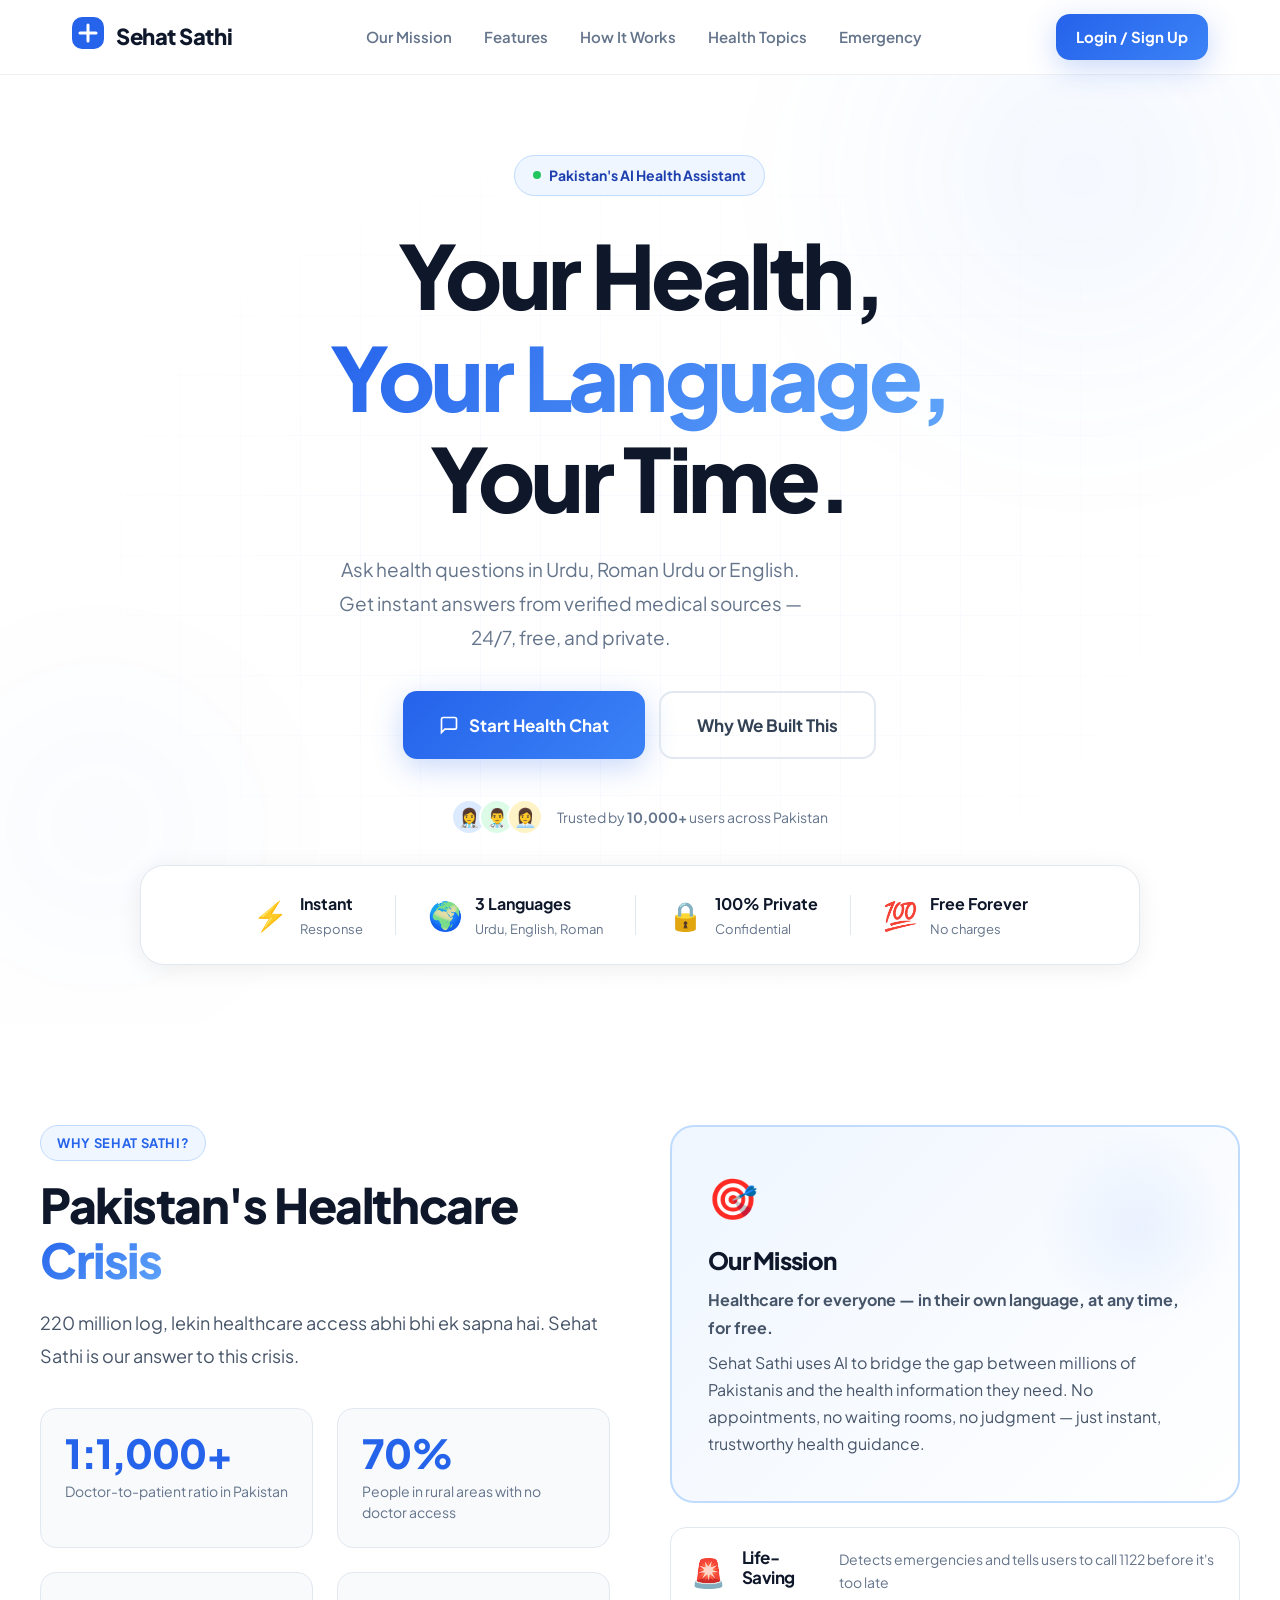
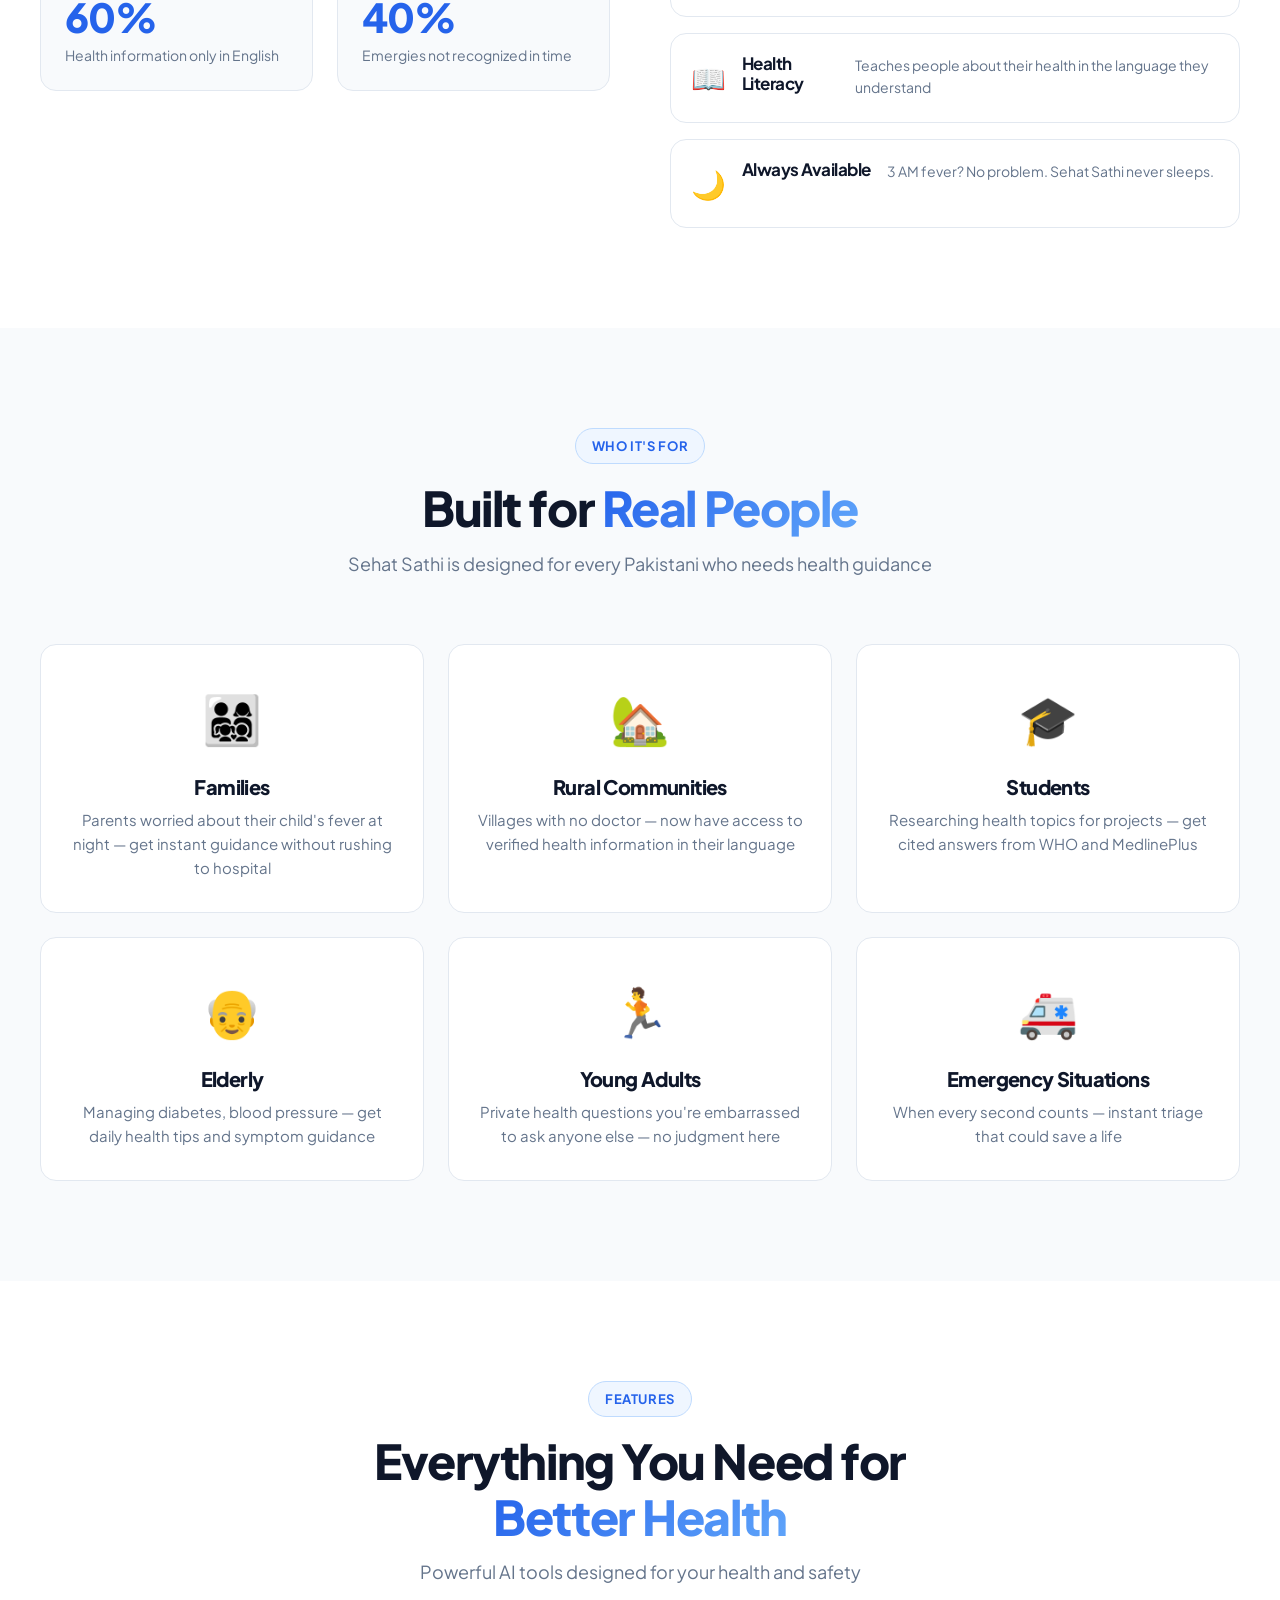
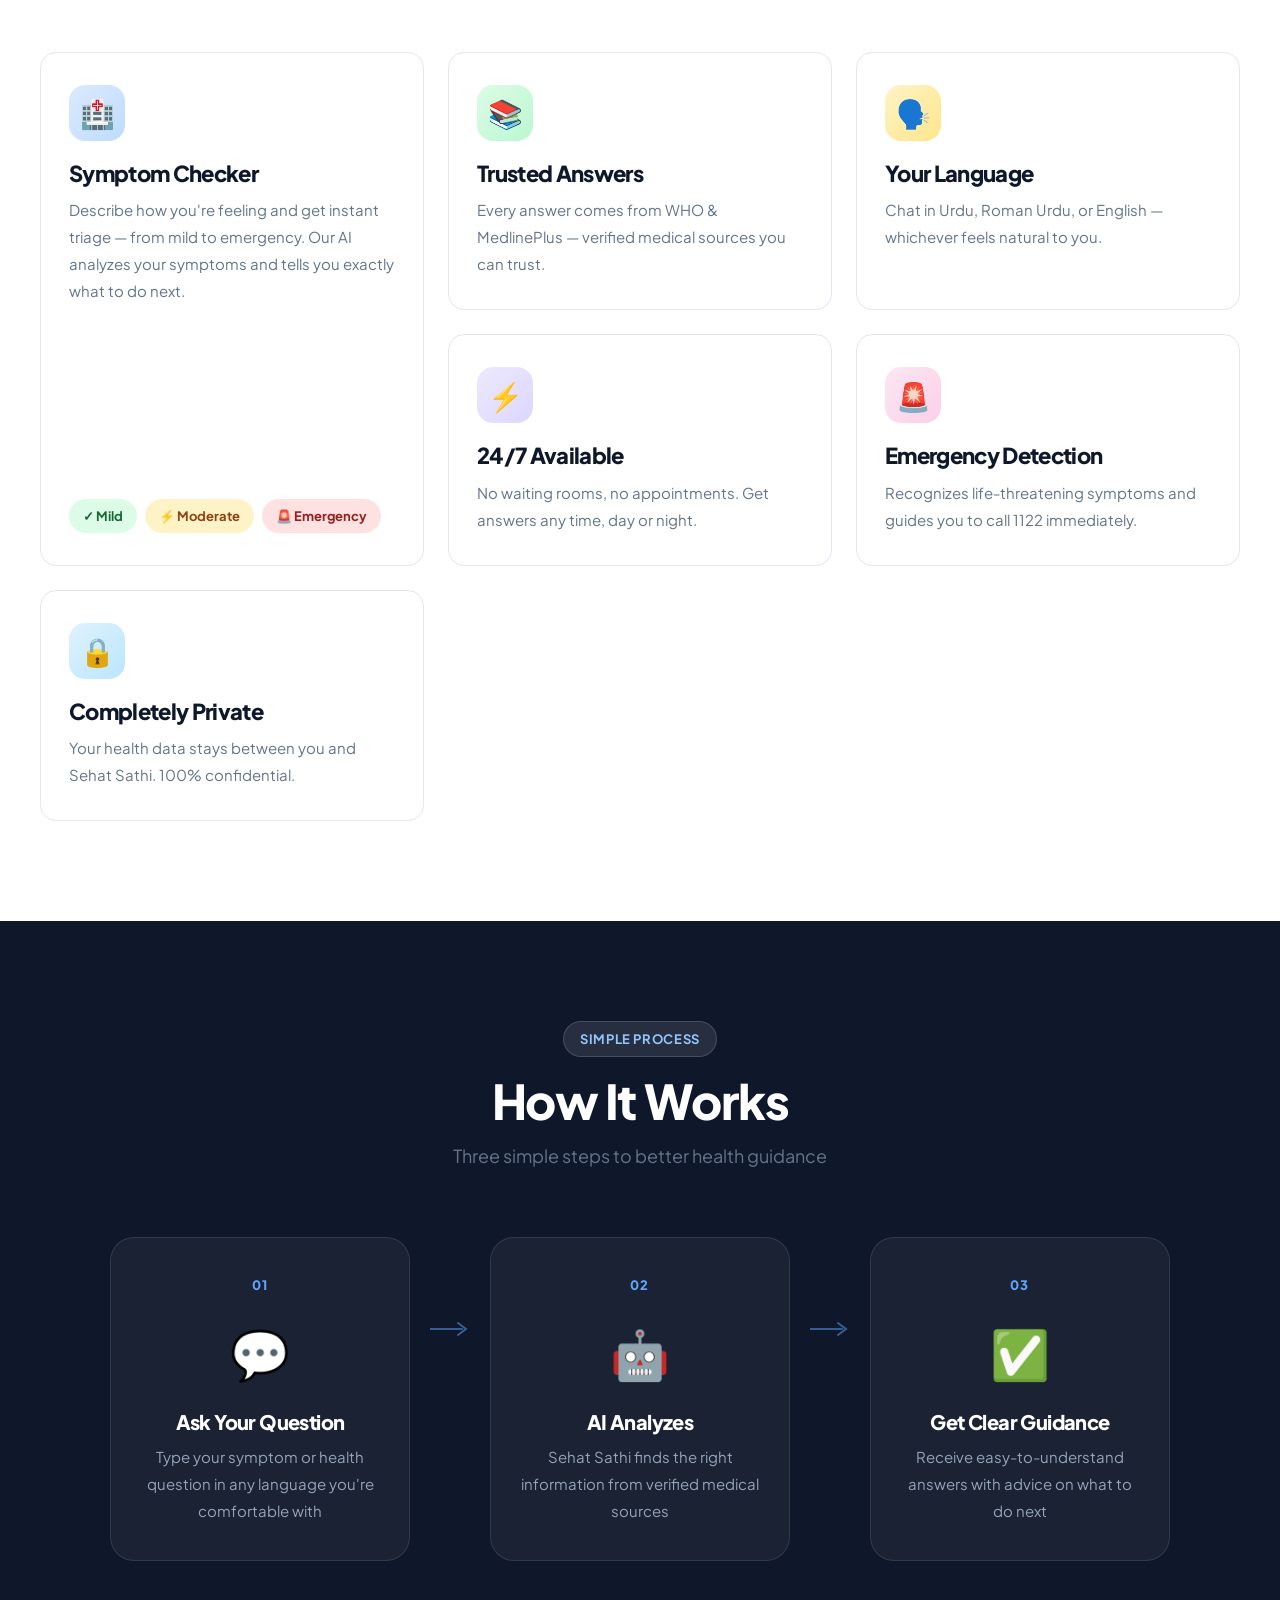
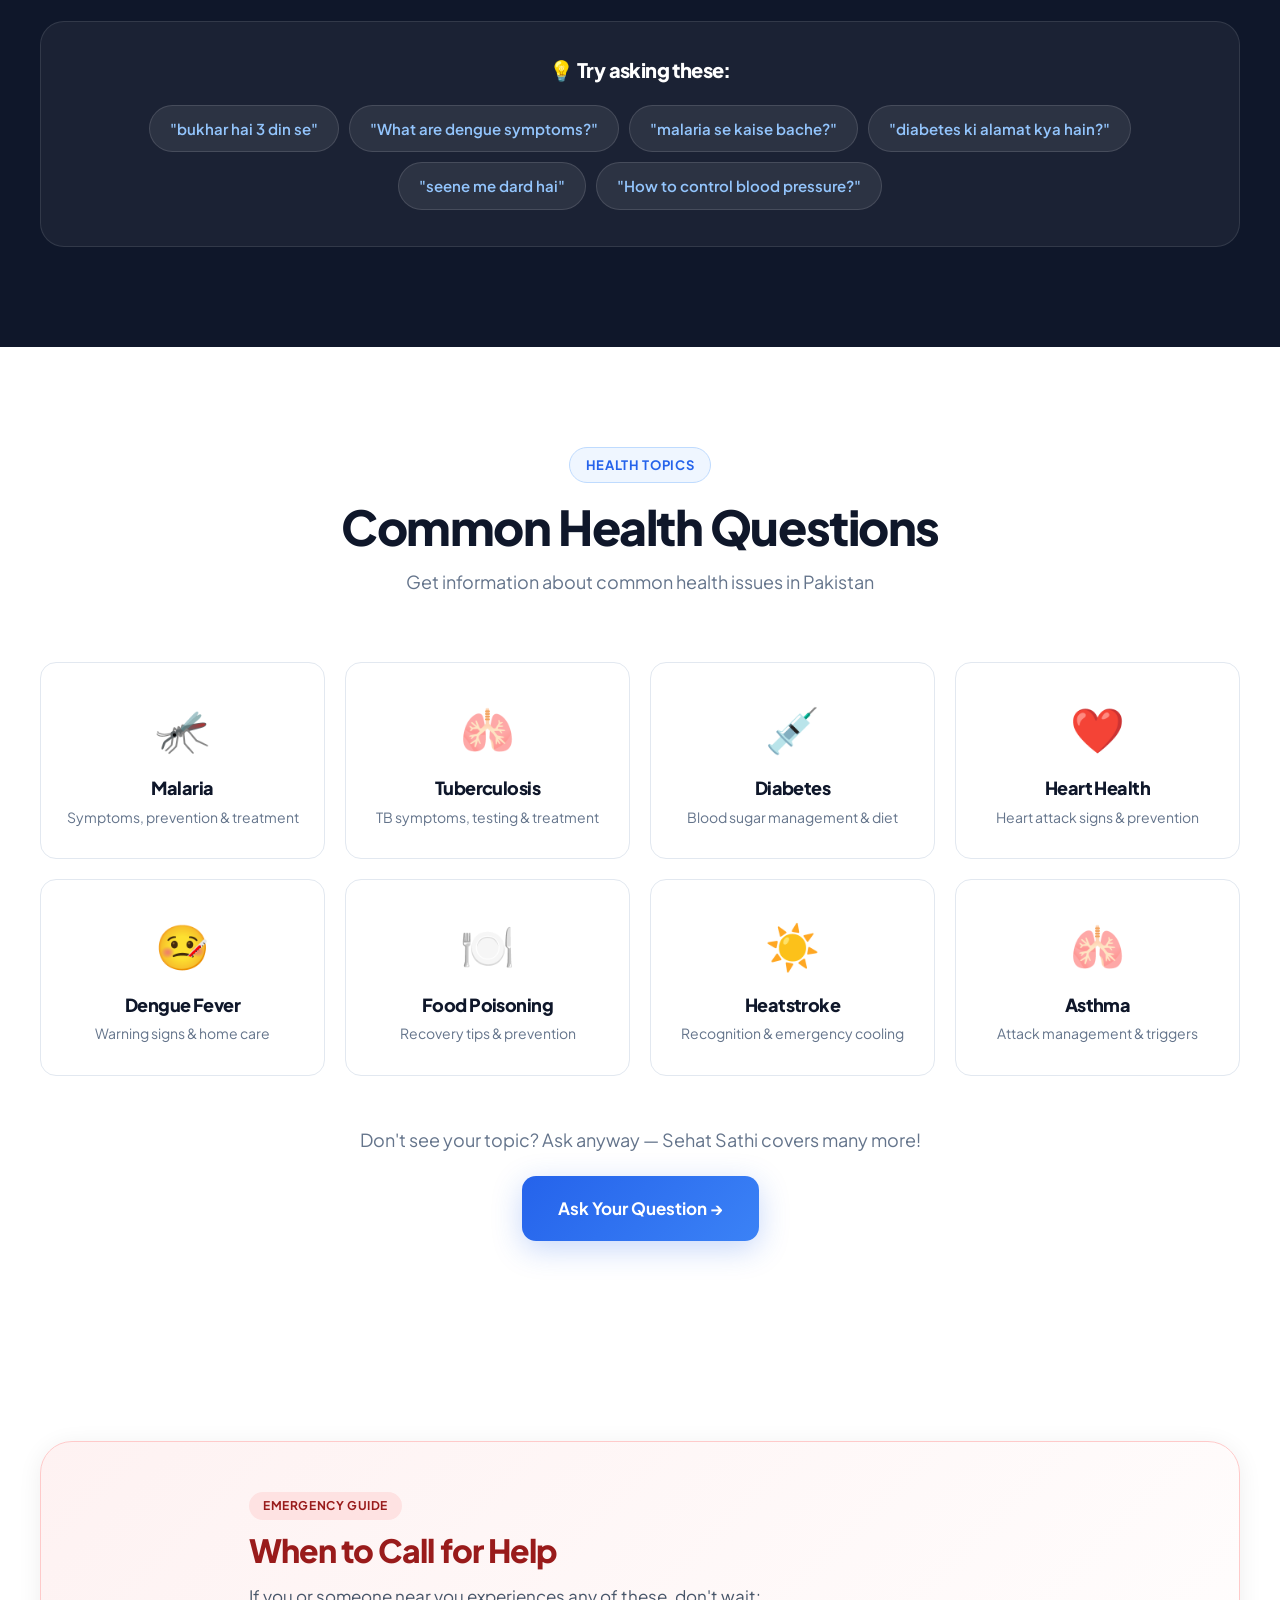
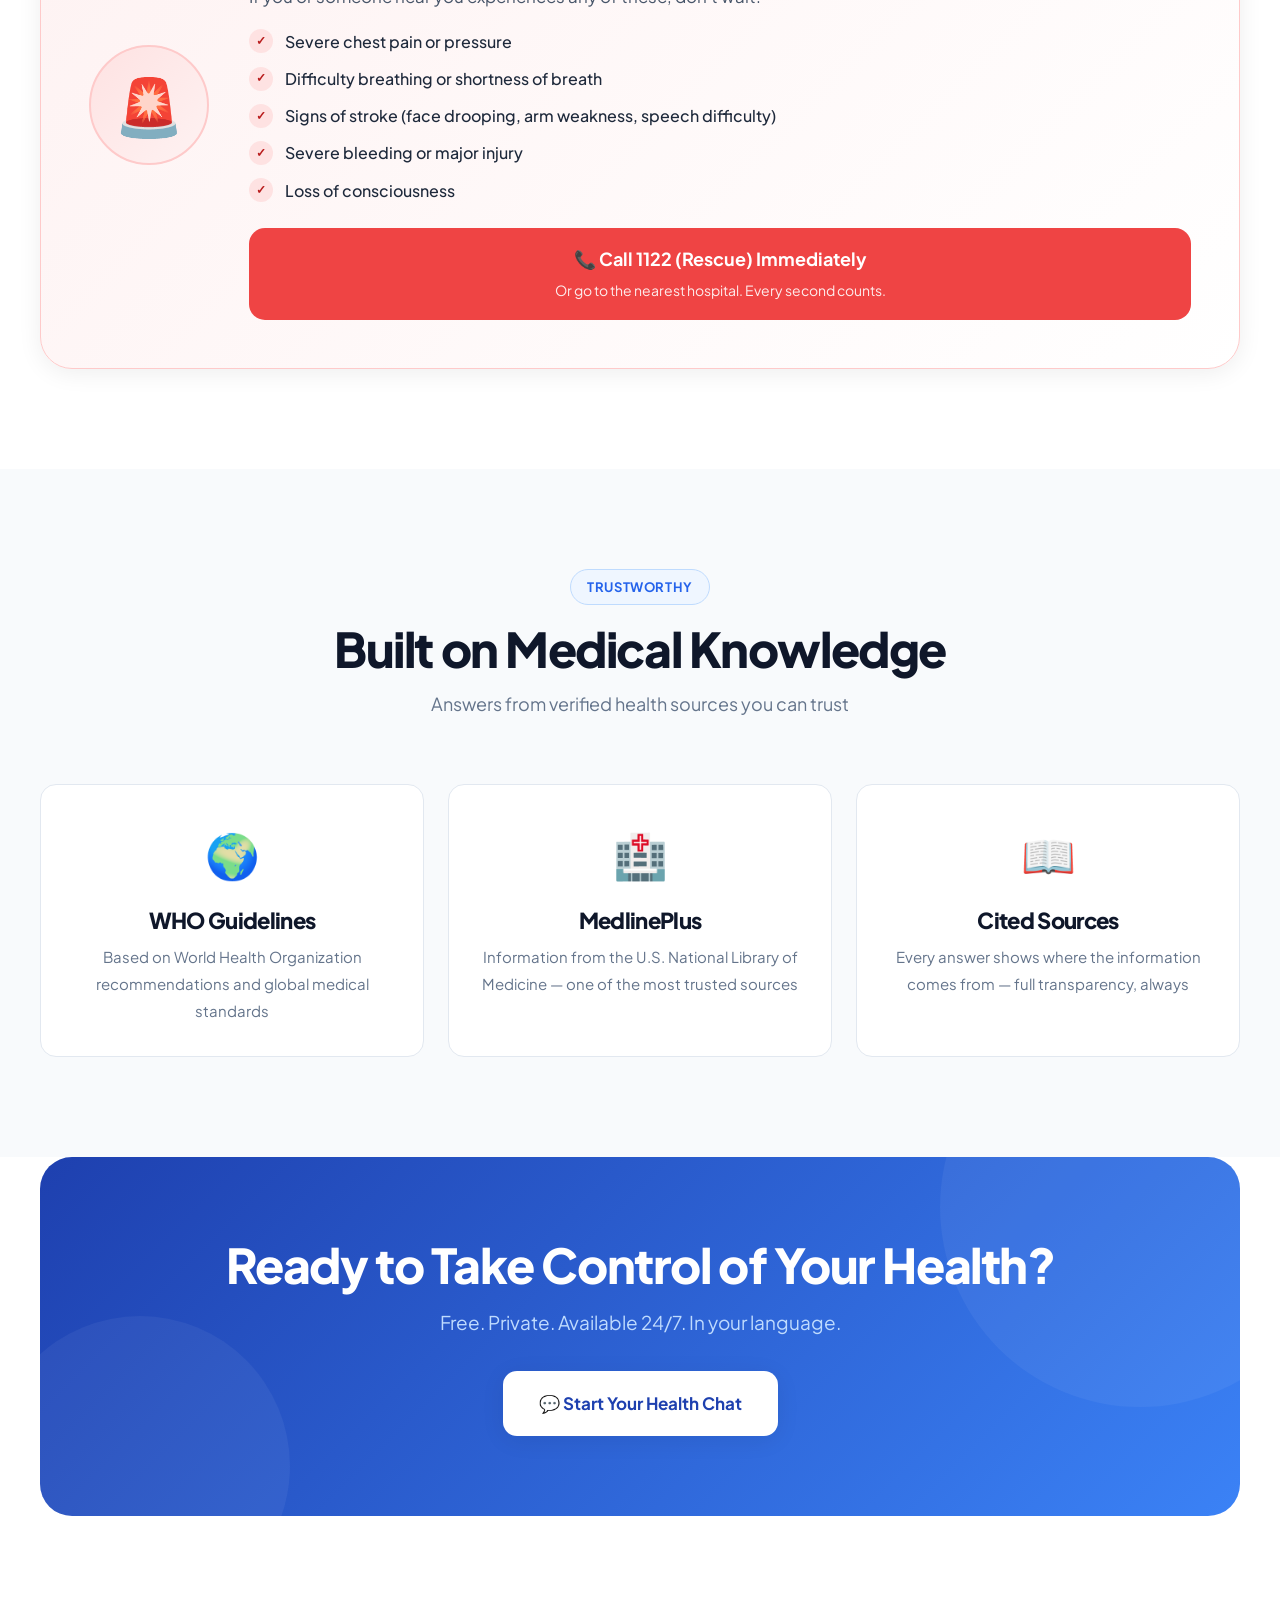
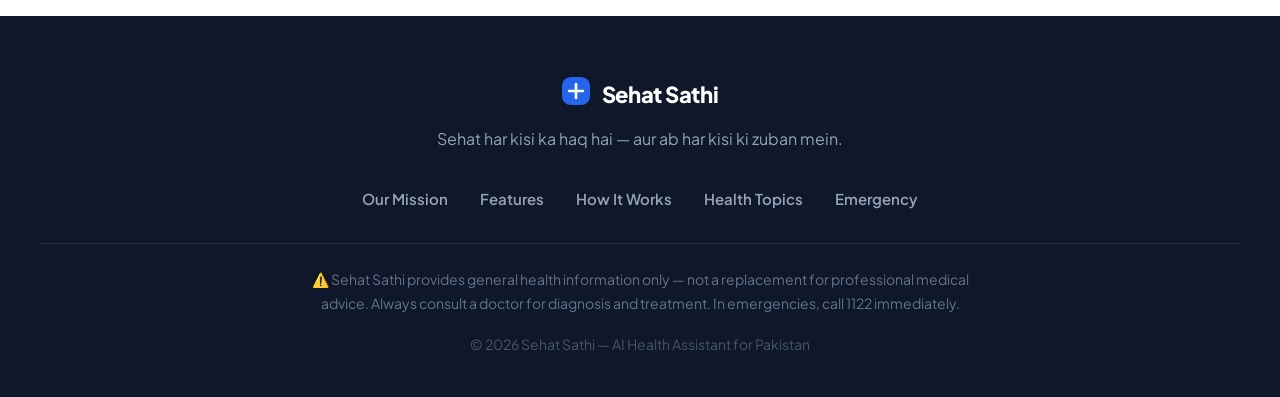
==== commit 979774e7: "Add auth page, Supabase login/signup, conversation persistence" ====
--- a/frontend/index.html
+++ b/frontend/index.html
@@ -36,7 +36,7 @@
         <li><a href="#conditions">Health Topics</a></li>
         <li><a href="#emergency-info">Emergency</a></li>
       </ul>
-      <a href="chat.html" class="btn btn-primary btn-sm">Start Chat →</a>
+      <a href="auth.html" class="btn btn-primary btn-sm">Login / Sign Up</a>
     </div>
   </nav>
 
@@ -59,7 +59,7 @@
           Ask health questions in Urdu, Roman Urdu or English. Get instant answers from verified medical sources — 24/7, free, and private.
         </p>
         <div class="hero-ctas">
-          <a href="chat.html" class="btn btn-primary btn-lg">
+          <a href="auth.html" class="btn btn-primary btn-lg">
             <svg width="20" height="20" viewBox="0 0 24 24" fill="none" stroke="currentColor" stroke-width="2"><path d="M21 15a2 2 0 0 1-2 2H7l-4 4V5a2 2 0 0 1 2-2h14a2 2 0 0 1 2 2z"/></svg>
             Start Health Chat
           </a>
@@ -381,7 +381,7 @@
 
       <div class="conditions-cta">
         <p>Don't see your topic? Ask anyway — Sehat Sathi covers many more!</p>
-        <a href="chat.html" class="btn btn-primary btn-lg">Ask Your Question →</a>
+        <a href="auth.html" class="btn btn-primary btn-lg">Ask Your Question →</a>
       </div>
     </div>
   </section>
@@ -468,7 +468,7 @@
       </div>
       <h2>Ready to Take Control of Your Health?</h2>
       <p>Free. Private. Available 24/7. In your language.</p>
-      <a href="chat.html" class="btn btn-white btn-lg">
+      <a href="auth.html" class="btn btn-white btn-lg">
         💬 Start Your Health Chat
       </a>
     </div>
--- a/frontend/style.css
+++ b/frontend/style.css
@@ -1406,6 +1406,215 @@
 
 .clear-btn:hover { border-color: var(--red); color: var(--red); }
 
+.logout-btn {
+  width: 100%;
+  background: transparent;
+  border: 1px solid var(--gray-200);
+  color: var(--gray-600);
+  border-radius: 12px;
+  padding: 12px;
+  font-size: 0.875rem;
+  cursor: pointer;
+  transition: all 0.2s;
+  font-family: inherit;
+  margin-top: 8px;
+}
+
+.logout-btn:hover { border-color: var(--blue-600); color: var(--blue-600); background: var(--blue-50); }
+
+.user-card {
+  display: flex;
+  align-items: center;
+  gap: 12px;
+  padding: 12px;
+  background: var(--gray-50);
+  border: 1px solid var(--gray-200);
+  border-radius: 12px;
+  margin-bottom: 12px;
+}
+
+.user-avatar {
+  width: 36px;
+  height: 36px;
+  border-radius: 50%;
+  background: linear-gradient(135deg, var(--blue-100), var(--blue-50));
+  display: flex;
+  align-items: center;
+  justify-content: center;
+  font-size: 1.125rem;
+  flex-shrink: 0;
+}
+
+.user-info { min-width: 0; }
+
+.user-name {
+  font-size: 0.875rem;
+  font-weight: 700;
+  color: var(--gray-900);
+  margin: 0;
+  white-space: nowrap;
+  overflow: hidden;
+  text-overflow: ellipsis;
+}
+
+.user-email {
+  font-size: 0.75rem;
+  color: var(--gray-500);
+  margin: 0;
+  white-space: nowrap;
+  overflow: hidden;
+  text-overflow: ellipsis;
+}
+
+/* ================= Auth Page ================= */
+.auth-body {
+  min-height: 100vh;
+  background: linear-gradient(135deg, var(--blue-50), var(--white));
+  display: flex;
+  align-items: center;
+  justify-content: center;
+  padding: 40px 20px;
+}
+
+.auth-container {
+  width: 100%;
+  max-width: 420px;
+  display: flex;
+  flex-direction: column;
+  align-items: center;
+  gap: 28px;
+}
+
+.auth-brand {
+  display: flex;
+  align-items: center;
+  gap: 12px;
+  text-decoration: none;
+}
+
+.auth-brand .brand-name {
+  font-size: 1.625rem;
+}
+
+.auth-card {
+  width: 100%;
+  background: var(--white);
+  border: 1px solid var(--gray-200);
+  border-radius: var(--radius-lg);
+  padding: 32px;
+  box-shadow: var(--shadow-lg);
+}
+
+.auth-tabs {
+  display: flex;
+  gap: 8px;
+  background: var(--gray-100);
+  border-radius: 12px;
+  padding: 4px;
+  margin-bottom: 28px;
+}
+
+.auth-tab {
+  flex: 1;
+  padding: 12px;
+  border: none;
+  background: transparent;
+  border-radius: 10px;
+  font-size: 0.938rem;
+  font-weight: 700;
+  color: var(--gray-600);
+  cursor: pointer;
+  transition: all 0.2s;
+  font-family: inherit;
+}
+
+.auth-tab.active {
+  background: var(--white);
+  color: var(--blue-700);
+  box-shadow: var(--shadow-sm);
+}
+
+.auth-form h2 {
+  font-size: 1.5rem;
+  margin-bottom: 6px;
+  text-align: center;
+}
+
+.auth-subtitle {
+  text-align: center;
+  color: var(--gray-500);
+  font-size: 0.938rem;
+  margin-bottom: 24px;
+}
+
+.auth-field {
+  display: flex;
+  flex-direction: column;
+  gap: 8px;
+  margin-bottom: 18px;
+}
+
+.auth-field label {
+  font-size: 0.875rem;
+  font-weight: 600;
+  color: var(--gray-700);
+}
+
+.auth-field input {
+  border: 2px solid var(--gray-200);
+  border-radius: 12px;
+  padding: 14px 16px;
+  font-size: 1rem;
+  outline: none;
+  transition: all 0.2s;
+  font-family: inherit;
+}
+
+.auth-field input:focus {
+  border-color: var(--blue-500);
+  box-shadow: 0 0 0 4px rgba(59,130,246,0.1);
+}
+
+.auth-submit {
+  width: 100%;
+  justify-content: center;
+  margin-top: 8px;
+}
+
+.auth-google {
+  width: 100%;
+  justify-content: center;
+}
+
+.auth-divider {
+  display: flex;
+  align-items: center;
+  gap: 16px;
+  margin: 24px 0;
+  color: var(--gray-400);
+  font-size: 0.875rem;
+  font-weight: 600;
+}
+
+.auth-divider::before,
+.auth-divider::after {
+  content: "";
+  flex: 1;
+  height: 1px;
+  background: var(--gray-200);
+}
+
+.auth-message {
+  text-align: center;
+  margin-top: 16px;
+  font-size: 0.875rem;
+  font-weight: 600;
+  min-height: 20px;
+}
+
+.auth-message.error { color: var(--red); }
+.auth-message.success { color: var(--green); }
+
 /* ---------- Main Chat ---------- */
 .chat-main {
   flex: 1;
